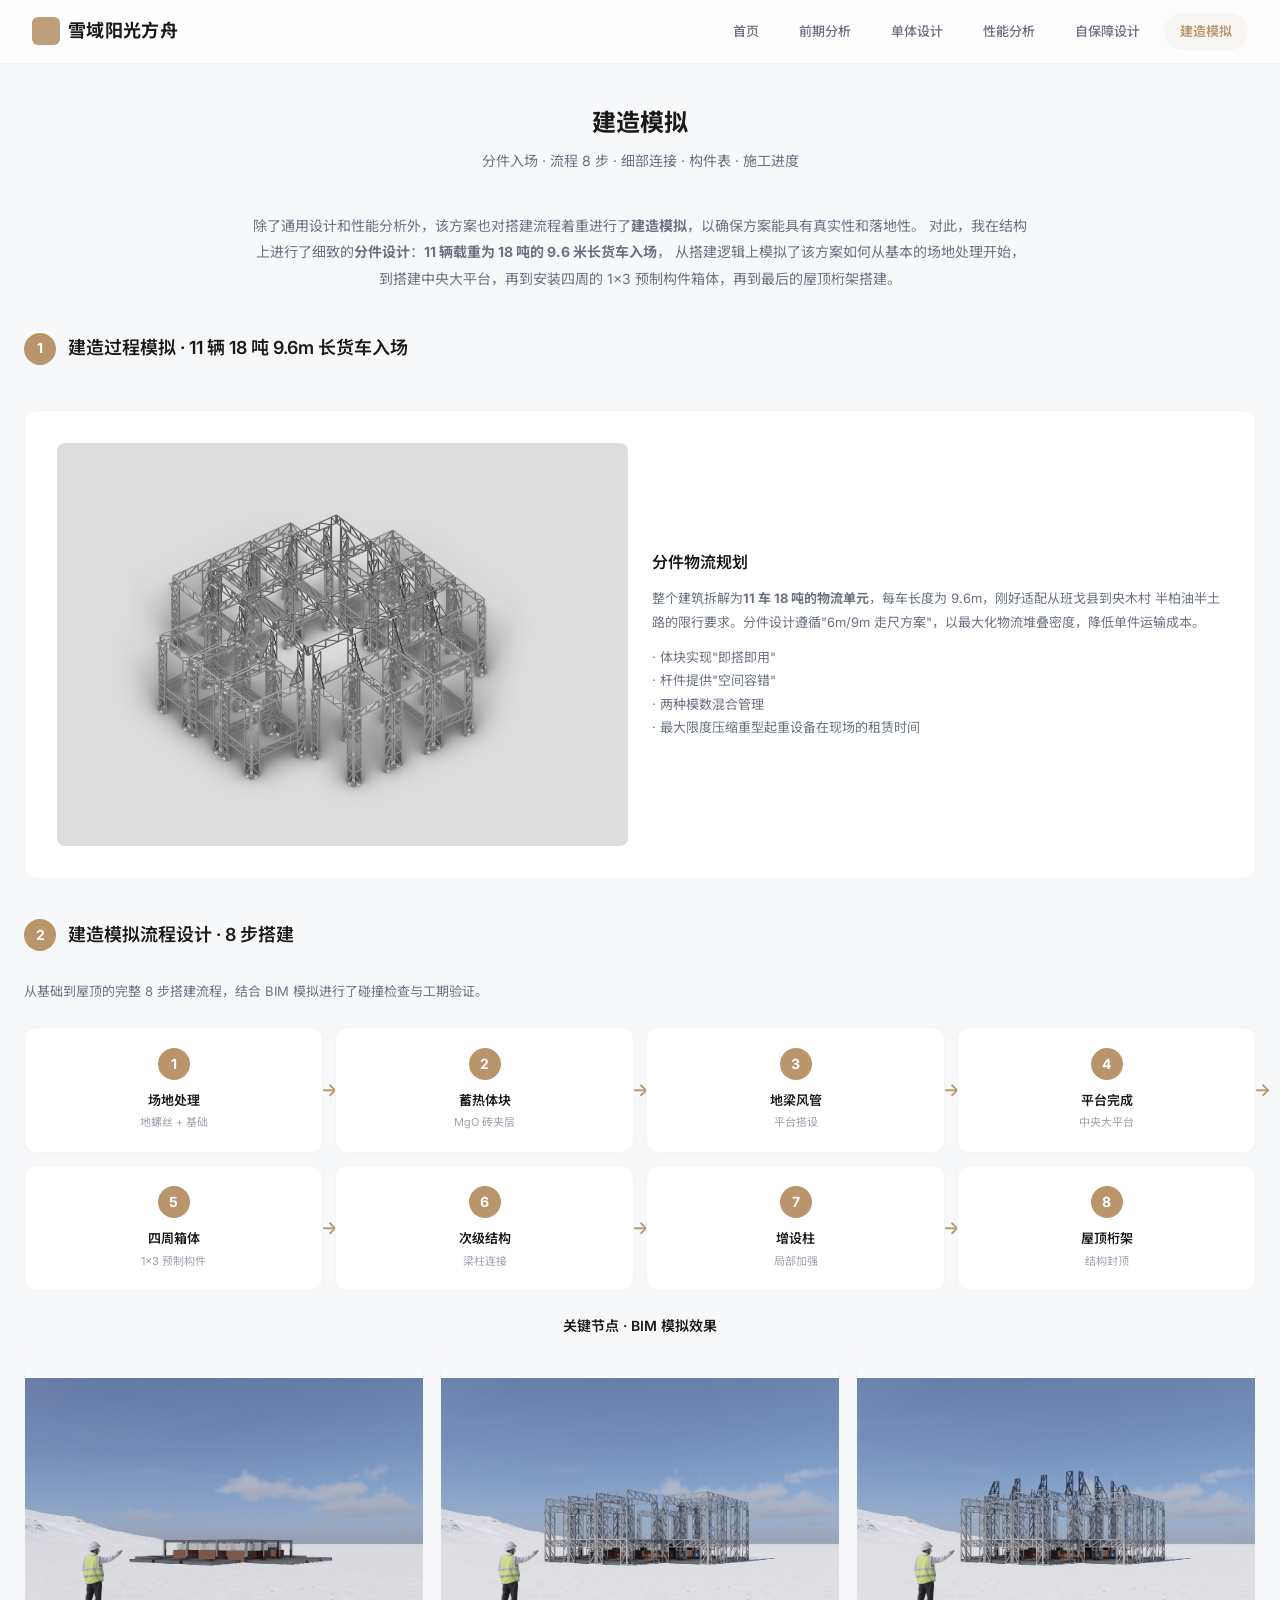
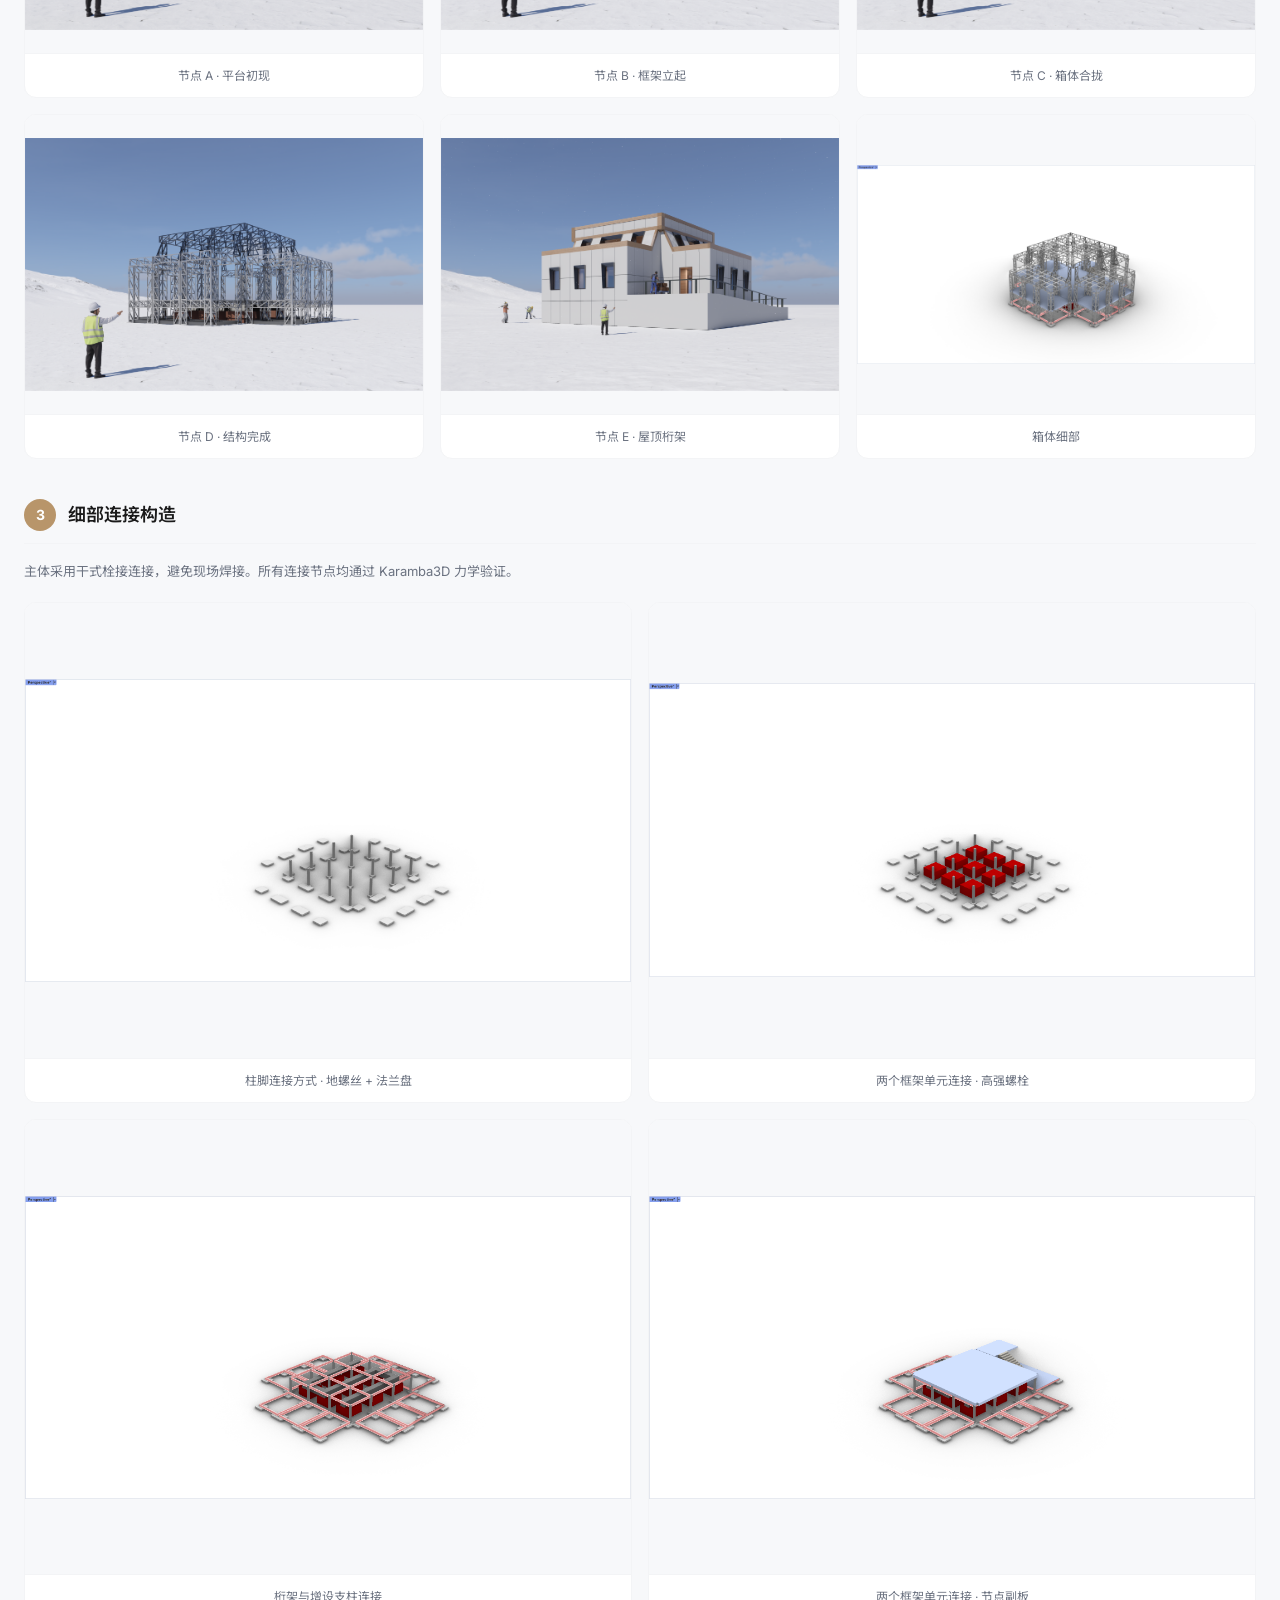
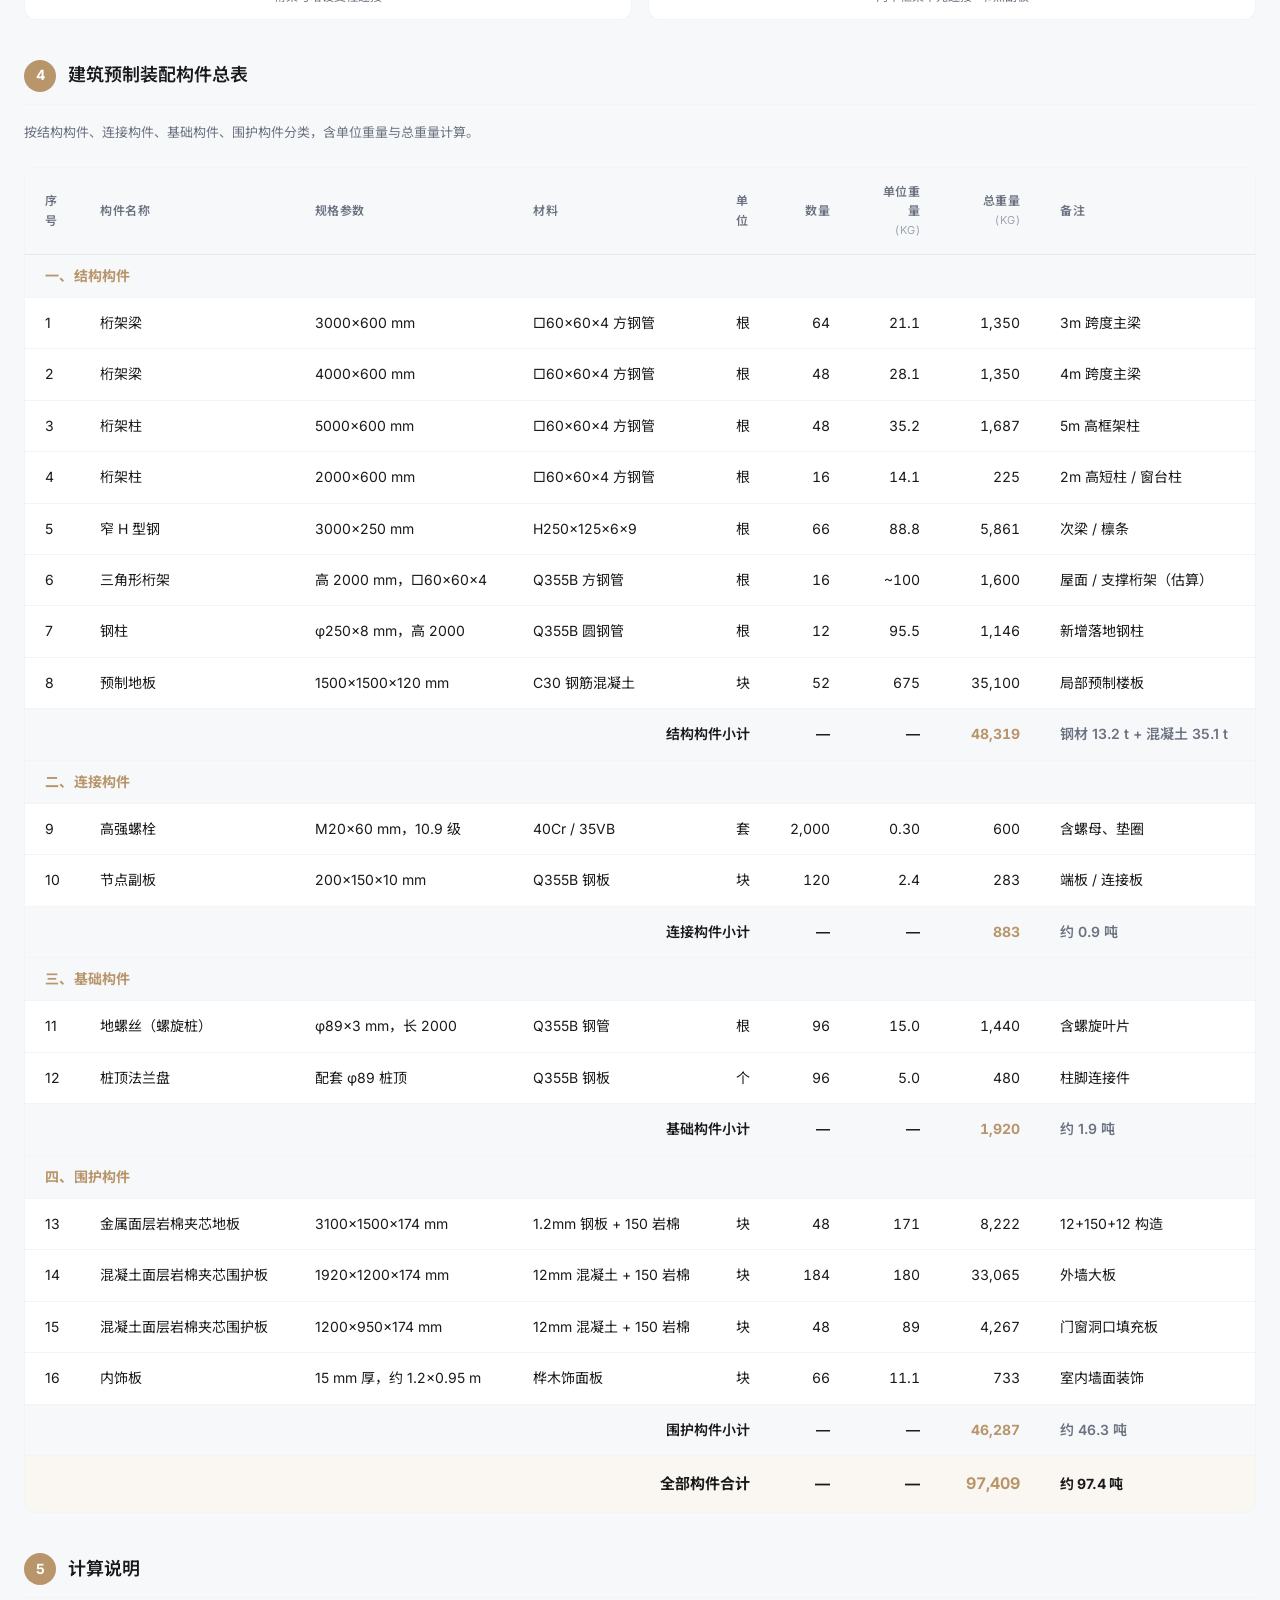
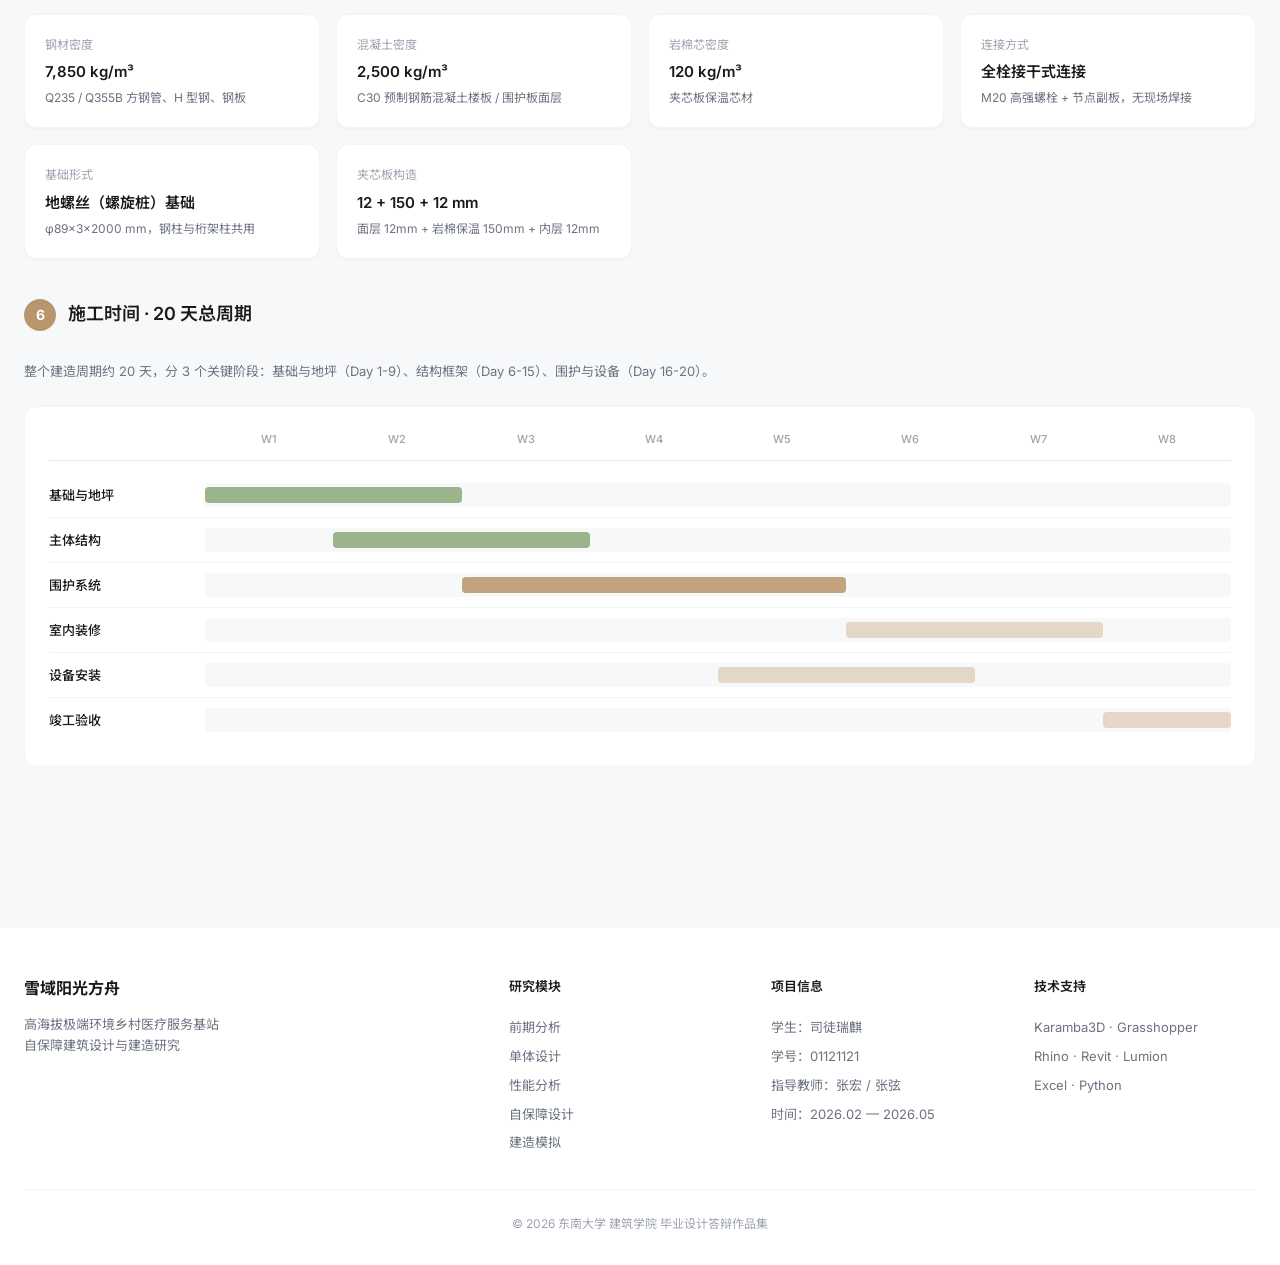
==== construction.html @ 9c7acc3d "snow-ark: clean initial commit (Gitee Pages ready, ~74MB)" ====
<!DOCTYPE html>
<html lang="zh-CN">
<head>
  <meta charset="UTF-8">
  <meta name="viewport" content="width=device-width, initial-scale=1.0">
  <title>建造模拟 — 雪域阳光方舟</title>
  <meta name="description" content="雪域阳光方舟 — 建造模拟：分件入场、流程 8 步、细部连接、模拟效果、构件表。">
  <link rel="preconnect" href="https://fonts.googleapis.com">
  <link rel="preconnect" href="https://fonts.gstatic.com" crossorigin>
  <link href="https://fonts.googleapis.com/css2?family=Inter:wght@300;400;500;600;700&family=Noto+Sans+SC:wght@300;400;500;600;700&display=swap" rel="stylesheet">
  <link rel="stylesheet" href="css/style.css">
</head>
<body>

  <nav class="nav" id="mainNav">
    <a href="index.html" class="nav-brand">雪域阳光方舟</a>
    <div class="nav-links">
      <a href="index.html" class="nav-link">首页</a>
      <a href="site.html" class="nav-link">前期分析</a>
      <a href="design.html" class="nav-link">单体设计</a>
      <a href="performance.html" class="nav-link">性能分析</a>
      <a href="self-sustaining.html" class="nav-link">自保障设计</a>
      <a href="construction.html" class="nav-link active">建造模拟</a>
    </div>
  </nav>

  <div style="height:64px;"></div>

  <section class="page-container">
    <h2 class="section-title">建造模拟</h2>
    <p class="section-subtitle">分件入场 · 流程 8 步 · 细部连接 · 构件表 · 施工进度</p>

    <!-- 项目简介 -->
    <div style="max-width:780px;margin:0 auto 32px;text-align:center;">
      <p style="font-size:14px;color:var(--fg-secondary);line-height:1.9;">
        除了通用设计和性能分析外，该方案也对搭建流程着重进行了<strong>建造模拟</strong>，以确保方案能具有真实性和落地性。
        对此，我在结构上进行了细致的<strong>分件设计</strong>：<strong>11 辆载重为 18 吨的 9.6 米长货车入场</strong>，
        从搭建逻辑上模拟了该方案如何从基本的场地处理开始，到搭建中央大平台，再到安装四周的 1×3 预制构件箱体，再到最后的屋顶桁架搭建。
      </p>
    </div>

    <!-- ============== 1. 建造过程模拟 · 11 车入场 ============== -->
    <h3 class="subsection-title">
      <span class="num">1</span> 建造过程模拟 · 11 辆 18 吨 9.6m 长货车入场
    </h3>
    <div class="build-banner">
      <img src="images/optimized/construction-axon.jpg" alt="11 辆 18 吨卡车分件入场" width="1920" height="1358">
      <div>
        <h4 style="font-size:16px;font-weight:600;color:var(--fg-primary);margin-bottom:12px;">分件物流规划</h4>
        <p style="font-size:13px;color:var(--fg-secondary);line-height:1.8;margin-bottom:12px;">
          整个建筑拆解为<strong>11 车 18 吨的物流单元</strong>，每车长度为 9.6m，刚好适配从班戈县到央木村
          半柏油半土路的限行要求。分件设计遵循"6m/9m 走尺方案"，以最大化物流堆叠密度，降低单件运输成本。
        </p>
        <ul style="list-style:none;font-size:13px;color:var(--fg-secondary);line-height:1.8;">
          <li>· 体块实现"即搭即用"</li>
          <li>· 杆件提供"空间容错"</li>
          <li>· 两种模数混合管理</li>
          <li>· 最大限度压缩重型起重设备在现场的租赁时间</li>
        </ul>
      </div>
    </div>

    <!-- ============== 2. 建造模拟流程设计 · 8 步 ============== -->
    <h3 class="subsection-title">
      <span class="num">2</span> 建造模拟流程设计 · 8 步搭建
    </h3>
    <p style="font-size:13px;color:var(--fg-secondary);margin-bottom:20px;line-height:1.7;">
      从基础到屋顶的完整 8 步搭建流程，结合 BIM 模拟进行了碰撞检查与工期验证。
    </p>

    <div class="process-flow">
      <div class="process-step">
        <div class="step-num">1</div>
        <div class="step-title">场地处理</div>
        <div class="step-sub">地螺丝 + 基础</div>
      </div>
      <div class="process-step">
        <div class="step-num">2</div>
        <div class="step-title">蓄热体块</div>
        <div class="step-sub">MgO 砖夹层</div>
      </div>
      <div class="process-step">
        <div class="step-num">3</div>
        <div class="step-title">地梁风管</div>
        <div class="step-sub">平台搭设</div>
      </div>
      <div class="process-step">
        <div class="step-num">4</div>
        <div class="step-title">平台完成</div>
        <div class="step-sub">中央大平台</div>
      </div>
      <div class="process-step">
        <div class="step-num">5</div>
        <div class="step-title">四周箱体</div>
        <div class="step-sub">1×3 预制构件</div>
      </div>
      <div class="process-step">
        <div class="step-num">6</div>
        <div class="step-title">次级结构</div>
        <div class="step-sub">梁柱连接</div>
      </div>
      <div class="process-step">
        <div class="step-num">7</div>
        <div class="step-title">增设柱</div>
        <div class="step-sub">局部加强</div>
      </div>
      <div class="process-step">
        <div class="step-num">8</div>
        <div class="step-title">屋顶桁架</div>
        <div class="step-sub">结构封顶</div>
      </div>
    </div>

    <!-- 流程图片 5 步（用 build-step 图） -->
    <h4 style="font-size:14px;font-weight:600;margin:24px 0 16px;color:var(--fg-primary);text-align:center;">关键节点 · BIM 模拟效果</h4>
    <div class="perf-grid cols-3">
      <div class="perf-card">
        <img src="images/optimized/build-step-1.png" alt="搭建节点 1" loading="lazy" width="1920" height="1217">
        <div class="perf-caption">节点 A · 平台初现</div>
      </div>
      <div class="perf-card">
        <img src="images/optimized/build-step-2.png" alt="搭建节点 2" loading="lazy" width="1920" height="1217">
        <div class="perf-caption">节点 B · 框架立起</div>
      </div>
      <div class="perf-card">
        <img src="images/optimized/build-step-3.png" alt="搭建节点 3" loading="lazy" width="1920" height="1217">
        <div class="perf-caption">节点 C · 箱体合拢</div>
      </div>
      <div class="perf-card">
        <img src="images/optimized/build-step-4.png" alt="搭建节点 4" loading="lazy" width="1920" height="1217">
        <div class="perf-caption">节点 D · 结构完成</div>
      </div>
      <div class="perf-card">
        <img src="images/optimized/build-step-5.png" alt="搭建节点 5" loading="lazy" width="1920" height="1217">
        <div class="perf-caption">节点 E · 屋顶桁架</div>
      </div>
      <div class="perf-card">
        <img src="images/optimized/build-sub-2-6.png" alt="箱体细节" loading="lazy" width="1920" height="960">
        <div class="perf-caption">箱体细部</div>
      </div>
    </div>

    <!-- ============== 3. 细部连接构造 ============== -->
    <h3 class="subsection-title">
      <span class="num">3</span> 细部连接构造
    </h3>
    <p style="font-size:13px;color:var(--fg-secondary);margin-bottom:20px;line-height:1.7;">
      主体采用干式栓接连接，避免现场焊接。所有连接节点均通过 Karamba3D 力学验证。
    </p>

    <div class="perf-grid cols-2">
      <div class="perf-card">
        <img src="images/optimized/build-sub-1-1.png" alt="柱脚连接方式" loading="lazy" width="1920" height="960">
        <div class="perf-caption">柱脚连接方式 · 地螺丝 + 法兰盘</div>
      </div>
      <div class="perf-card">
        <img src="images/optimized/build-sub-1-2.png" alt="两个框架单元连接" loading="lazy" width="1920" height="931">
        <div class="perf-caption">两个框架单元连接 · 高强螺栓</div>
      </div>
      <div class="perf-card">
        <img src="images/optimized/build-sub-1-3.png" alt="桁架与增设支柱连接" loading="lazy" width="2181" height="1091">
        <div class="perf-caption">桁架与增设支柱连接</div>
      </div>
      <div class="perf-card">
        <img src="images/optimized/build-sub-1-4.png" alt="两个框架单元连接 - 备用" loading="lazy" width="2181" height="1091">
        <div class="perf-caption">两个框架单元连接 · 节点副板</div>
      </div>
    </div>

    <!-- ============== 4. 建筑预制装配构件总表 ============== -->
    <h3 class="subsection-title">
      <span class="num">4</span> 建筑预制装配构件总表
    </h3>
    <p style="font-size:13px;color:var(--fg-secondary);margin-bottom:20px;line-height:1.7;">
      按结构构件、连接构件、基础构件、围护构件分类，含单位重量与总重量计算。
    </p>

    <div class="cost-table-wrapper">
      <table class="cost-table">
        <thead>
          <tr>
            <th style="width:40px;">序号</th>
            <th>构件名称</th>
            <th>规格参数</th>
            <th>材料</th>
            <th style="width:50px;">单位</th>
            <th style="width:60px;text-align:right;">数量</th>
            <th style="width:90px;text-align:right;">单位重量<br><span style="font-size:11px;color:var(--fg-muted);font-weight:400;">(kg)</span></th>
            <th style="width:100px;text-align:right;">总重量<br><span style="font-size:11px;color:var(--fg-muted);font-weight:400;">(kg)</span></th>
            <th>备注</th>
          </tr>
        </thead>
        <tbody>
          <tr style="background:var(--bg-base);">
            <td colspan="9" style="padding:10px 20px;font-weight:700;color:var(--accent);font-size:14px;letter-spacing:0.02em;">一、结构构件</td>
          </tr>
          <tr><td>1</td><td>桁架梁</td><td>3000×600 mm</td><td>□60×60×4 方钢管</td><td>根</td><td class="cell-number">64</td><td class="cell-number">21.1</td><td class="cell-number">1,350</td><td>3m 跨度主梁</td></tr>
          <tr><td>2</td><td>桁架梁</td><td>4000×600 mm</td><td>□60×60×4 方钢管</td><td>根</td><td class="cell-number">48</td><td class="cell-number">28.1</td><td class="cell-number">1,350</td><td>4m 跨度主梁</td></tr>
          <tr><td>3</td><td>桁架柱</td><td>5000×600 mm</td><td>□60×60×4 方钢管</td><td>根</td><td class="cell-number">48</td><td class="cell-number">35.2</td><td class="cell-number">1,687</td><td>5m 高框架柱</td></tr>
          <tr><td>4</td><td>桁架柱</td><td>2000×600 mm</td><td>□60×60×4 方钢管</td><td>根</td><td class="cell-number">16</td><td class="cell-number">14.1</td><td class="cell-number">225</td><td>2m 高短柱 / 窗台柱</td></tr>
          <tr><td>5</td><td>窄 H 型钢</td><td>3000×250 mm</td><td>H250×125×6×9</td><td>根</td><td class="cell-number">66</td><td class="cell-number">88.8</td><td class="cell-number">5,861</td><td>次梁 / 檩条</td></tr>
          <tr><td>6</td><td>三角形桁架</td><td>高 2000 mm，□60×60×4</td><td>Q355B 方钢管</td><td>根</td><td class="cell-number">16</td><td class="cell-number">~100</td><td class="cell-number">1,600</td><td>屋面 / 支撑桁架（估算）</td></tr>
          <tr><td>7</td><td>钢柱</td><td>φ250×8 mm，高 2000</td><td>Q355B 圆钢管</td><td>根</td><td class="cell-number">12</td><td class="cell-number">95.5</td><td class="cell-number">1,146</td><td>新增落地钢柱</td></tr>
          <tr><td>8</td><td>预制地板</td><td>1500×1500×120 mm</td><td>C30 钢筋混凝土</td><td>块</td><td class="cell-number">52</td><td class="cell-number">675</td><td class="cell-number">35,100</td><td>局部预制楼板</td></tr>
          <tr style="background:var(--bg-base);font-weight:600;">
            <td colspan="5" style="text-align:right;color:var(--fg-primary);">结构构件小计</td>
            <td class="cell-number" style="color:var(--fg-primary);">—</td>
            <td style="text-align:right;color:var(--fg-primary);">—</td>
            <td class="cell-number" style="color:var(--accent);font-weight:700;">48,319</td>
            <td style="color:var(--fg-secondary);">钢材 13.2 t + 混凝土 35.1 t</td>
          </tr>

          <tr style="background:var(--bg-base);">
            <td colspan="9" style="padding:10px 20px;font-weight:700;color:var(--accent);font-size:14px;letter-spacing:0.02em;">二、连接构件</td>
          </tr>
          <tr><td>9</td><td>高强螺栓</td><td>M20×60 mm，10.9 级</td><td>40Cr / 35VB</td><td>套</td><td class="cell-number">2,000</td><td class="cell-number">0.30</td><td class="cell-number">600</td><td>含螺母、垫圈</td></tr>
          <tr><td>10</td><td>节点副板</td><td>200×150×10 mm</td><td>Q355B 钢板</td><td>块</td><td class="cell-number">120</td><td class="cell-number">2.4</td><td class="cell-number">283</td><td>端板 / 连接板</td></tr>
          <tr style="background:var(--bg-base);font-weight:600;">
            <td colspan="5" style="text-align:right;color:var(--fg-primary);">连接构件小计</td>
            <td class="cell-number" style="color:var(--fg-primary);">—</td>
            <td style="text-align:right;color:var(--fg-primary);">—</td>
            <td class="cell-number" style="color:var(--accent);font-weight:700;">883</td>
            <td style="color:var(--fg-secondary);">约 0.9 吨</td>
          </tr>

          <tr style="background:var(--bg-base);">
            <td colspan="9" style="padding:10px 20px;font-weight:700;color:var(--accent);font-size:14px;letter-spacing:0.02em;">三、基础构件</td>
          </tr>
          <tr><td>11</td><td>地螺丝（螺旋桩）</td><td>φ89×3 mm，长 2000</td><td>Q355B 钢管</td><td>根</td><td class="cell-number">96</td><td class="cell-number">15.0</td><td class="cell-number">1,440</td><td>含螺旋叶片</td></tr>
          <tr><td>12</td><td>桩顶法兰盘</td><td>配套 φ89 桩顶</td><td>Q355B 钢板</td><td>个</td><td class="cell-number">96</td><td class="cell-number">5.0</td><td class="cell-number">480</td><td>柱脚连接件</td></tr>
          <tr style="background:var(--bg-base);font-weight:600;">
            <td colspan="5" style="text-align:right;color:var(--fg-primary);">基础构件小计</td>
            <td class="cell-number" style="color:var(--fg-primary);">—</td>
            <td style="text-align:right;color:var(--fg-primary);">—</td>
            <td class="cell-number" style="color:var(--accent);font-weight:700;">1,920</td>
            <td style="color:var(--fg-secondary);">约 1.9 吨</td>
          </tr>

          <tr style="background:var(--bg-base);">
            <td colspan="9" style="padding:10px 20px;font-weight:700;color:var(--accent);font-size:14px;letter-spacing:0.02em;">四、围护构件</td>
          </tr>
          <tr><td>13</td><td>金属面层岩棉夹芯地板</td><td>3100×1500×174 mm</td><td>1.2mm 钢板 + 150 岩棉</td><td>块</td><td class="cell-number">48</td><td class="cell-number">171</td><td class="cell-number">8,222</td><td>12+150+12 构造</td></tr>
          <tr><td>14</td><td>混凝土面层岩棉夹芯围护板</td><td>1920×1200×174 mm</td><td>12mm 混凝土 + 150 岩棉</td><td>块</td><td class="cell-number">184</td><td class="cell-number">180</td><td class="cell-number">33,065</td><td>外墙大板</td></tr>
          <tr><td>15</td><td>混凝土面层岩棉夹芯围护板</td><td>1200×950×174 mm</td><td>12mm 混凝土 + 150 岩棉</td><td>块</td><td class="cell-number">48</td><td class="cell-number">89</td><td class="cell-number">4,267</td><td>门窗洞口填充板</td></tr>
          <tr><td>16</td><td>内饰板</td><td>15 mm 厚，约 1.2×0.95 m</td><td>桦木饰面板</td><td>块</td><td class="cell-number">66</td><td class="cell-number">11.1</td><td class="cell-number">733</td><td>室内墙面装饰</td></tr>
          <tr style="background:var(--bg-base);font-weight:600;">
            <td colspan="5" style="text-align:right;color:var(--fg-primary);">围护构件小计</td>
            <td class="cell-number" style="color:var(--fg-primary);">—</td>
            <td style="text-align:right;color:var(--fg-primary);">—</td>
            <td class="cell-number" style="color:var(--accent);font-weight:700;">46,287</td>
            <td style="color:var(--fg-secondary);">约 46.3 吨</td>
          </tr>

          <tr style="background:var(--accent-bg);font-weight:700;">
            <td colspan="5" style="text-align:right;color:var(--fg-primary);font-size:15px;padding:16px 20px;">全部构件合计</td>
            <td class="cell-number" style="color:var(--fg-primary);font-size:15px;">—</td>
            <td style="text-align:right;color:var(--fg-primary);font-size:15px;">—</td>
            <td class="cell-number" style="color:var(--accent);font-size:16px;">97,409</td>
            <td style="color:var(--fg-primary);font-size:14px;">约 97.4 吨</td>
          </tr>
        </tbody>
      </table>
    </div>

    <!-- 计算说明 -->
    <h3 class="subsection-title">
      <span class="num">5</span> 计算说明
    </h3>
    <div style="display:grid;grid-template-columns:repeat(auto-fit,minmax(240px,1fr));gap:16px;">
      <div class="card" style="padding:20px;">
        <div style="font-size:12px;color:var(--fg-muted);margin-bottom:6px;">钢材密度</div>
        <div style="font-size:15px;font-weight:600;color:var(--fg-primary);">7,850 kg/m³</div>
        <div style="font-size:12px;color:var(--fg-secondary);margin-top:4px;">Q235 / Q355B 方钢管、H 型钢、钢板</div>
      </div>
      <div class="card" style="padding:20px;">
        <div style="font-size:12px;color:var(--fg-muted);margin-bottom:6px;">混凝土密度</div>
        <div style="font-size:15px;font-weight:600;color:var(--fg-primary);">2,500 kg/m³</div>
        <div style="font-size:12px;color:var(--fg-secondary);margin-top:4px;">C30 预制钢筋混凝土楼板 / 围护板面层</div>
      </div>
      <div class="card" style="padding:20px;">
        <div style="font-size:12px;color:var(--fg-muted);margin-bottom:6px;">岩棉芯密度</div>
        <div style="font-size:15px;font-weight:600;color:var(--fg-primary);">120 kg/m³</div>
        <div style="font-size:12px;color:var(--fg-secondary);margin-top:4px;">夹芯板保温芯材</div>
      </div>
      <div class="card" style="padding:20px;">
        <div style="font-size:12px;color:var(--fg-muted);margin-bottom:6px;">连接方式</div>
        <div style="font-size:15px;font-weight:600;color:var(--fg-primary);">全栓接干式连接</div>
        <div style="font-size:12px;color:var(--fg-secondary);margin-top:4px;">M20 高强螺栓 + 节点副板，无现场焊接</div>
      </div>
      <div class="card" style="padding:20px;">
        <div style="font-size:12px;color:var(--fg-muted);margin-bottom:6px;">基础形式</div>
        <div style="font-size:15px;font-weight:600;color:var(--fg-primary);">地螺丝（螺旋桩）基础</div>
        <div style="font-size:12px;color:var(--fg-secondary);margin-top:4px;">φ89×3×2000 mm，钢柱与桁架柱共用</div>
      </div>
      <div class="card" style="padding:20px;">
        <div style="font-size:12px;color:var(--fg-muted);margin-bottom:6px;">夹芯板构造</div>
        <div style="font-size:15px;font-weight:600;color:var(--fg-primary);">12 + 150 + 12 mm</div>
        <div style="font-size:12px;color:var(--fg-secondary);margin-top:4px;">面层 12mm + 岩棉保温 150mm + 内层 12mm</div>
      </div>
    </div>

    <!-- 施工进度甘特图 -->
    <h3 class="subsection-title">
      <span class="num">6</span> 施工时间 · 20 天总周期
    </h3>
    <p style="font-size:13px;color:var(--fg-secondary);margin-bottom:20px;line-height:1.7;">
      整个建造周期约 20 天，分 3 个关键阶段：基础与地坪（Day 1-9）、结构框架（Day 6-15）、围护与设备（Day 16-20）。
    </p>
    <div class="gantt-wrapper">
      <div class="gantt-chart">
        <div class="gantt-header">
          <div></div>
          <div class="gantt-weeks">
            <div class="gantt-week">W1</div>
            <div class="gantt-week">W2</div>
            <div class="gantt-week">W3</div>
            <div class="gantt-week">W4</div>
            <div class="gantt-week">W5</div>
            <div class="gantt-week">W6</div>
            <div class="gantt-week">W7</div>
            <div class="gantt-week">W8</div>
          </div>
        </div>
        <div class="gantt-row">
          <div class="gantt-task-name">基础与地坪</div>
          <div class="gantt-bar-track">
            <div class="gantt-bar complete" style="left:0%;width:25%;"></div>
          </div>
        </div>
        <div class="gantt-row">
          <div class="gantt-task-name">主体结构</div>
          <div class="gantt-bar-track">
            <div class="gantt-bar complete" style="left:12.5%;width:25%;"></div>
          </div>
        </div>
        <div class="gantt-row">
          <div class="gantt-task-name">围护系统</div>
          <div class="gantt-bar-track">
            <div class="gantt-bar active" style="left:25%;width:37.5%;"></div>
          </div>
        </div>
        <div class="gantt-row">
          <div class="gantt-task-name">室内装修</div>
          <div class="gantt-bar-track">
            <div class="gantt-bar planned" style="left:62.5%;width:25%;"></div>
          </div>
        </div>
        <div class="gantt-row">
          <div class="gantt-task-name">设备安装</div>
          <div class="gantt-bar-track">
            <div class="gantt-bar planned" style="left:50%;width:25%;"></div>
          </div>
        </div>
        <div class="gantt-row">
          <div class="gantt-task-name">竣工验收</div>
          <div class="gantt-bar-track">
            <div class="gantt-bar planned" style="left:87.5%;width:12.5%;"></div>
          </div>
        </div>
      </div>
    </div>

    <!-- 数据接口 -->
    <script type="application/json" id="schedule-data-schema">
    {
      "source": "schedule_data.xlsx",
      "sheet": "施工进度",
      "columns": ["任务名称", "开始时间", "结束时间", "持续时间", "状态"],
      "mapping": {
        "任务名称": "task",
        "开始时间": "start",
        "结束时间": "end",
        "持续时间": "duration",
        "状态": "status"
      }
    }
    </script>
  </section>

  <footer class="site-footer">
    <div class="footer-inner">
      <div>
        <div class="footer-brand">雪域阳光方舟</div>
        <p class="footer-desc">高海拔极端环境乡村医疗服务基站<br>自保障建筑设计与建造研究</p>
      </div>
      <div class="footer-col">
        <h4>研究模块</h4>
        <a href="site.html">前期分析</a>
        <a href="design.html">单体设计</a>
        <a href="performance.html">性能分析</a>
        <a href="self-sustaining.html">自保障设计</a>
        <a href="construction.html">建造模拟</a>
      </div>
      <div class="footer-col">
        <h4>项目信息</h4>
        <a>学生：司徒瑞麒</a>
        <a>学号：01121121</a>
        <a>指导教师：张宏 / 张弦</a>
        <a>时间：2026.02 — 2026.05</a>
      </div>
      <div class="footer-col">
        <h4>技术支持</h4>
        <a>Karamba3D · Grasshopper</a>
        <a>Rhino · Revit · Lumion</a>
        <a>Excel · Python</a>
      </div>
    </div>
    <div class="footer-copyright">© 2026 东南大学 建筑学院 毕业设计答辩作品集</div>
  </footer>

  <script>
    document.querySelectorAll('.perf-card img').forEach(img => {
      img.addEventListener('click', () => {
        const overlay = document.createElement('div');
        overlay.style.cssText = 'position:fixed;inset:0;background:rgba(0,0,0,0.85);z-index:9999;display:flex;align-items:center;justify-content:center;cursor:zoom-out;padding:32px;';
        const big = document.createElement('img');
        big.src = img.src;
        big.style.cssText = 'max-width:100%;max-height:100%;object-fit:contain;border-radius:8px;';
        overlay.appendChild(big);
        overlay.addEventListener('click', () => overlay.remove());
        document.body.appendChild(overlay);
      });
    });
  </script>
</body>
</html>
---- css/style.css ----
/* ============================================
   云巅安护·冈拉梅朵 — 全局样式框架
   极简 / 低饱和度 / 圆角卡片 / Inter字体
   ============================================ */

@import url('https://fonts.googleapis.com/css2?family=Inter:wght@300;400;500;600;700&family=Noto+Sans+SC:wght@300;400;500;600;700&display=swap');

:root {
  /* 低饱和度色系 */
  --bg-base: #F7F8FA;
  --bg-card: #FFFFFF;
  --bg-elevated: #FFFFFF;
  --fg-primary: #1A1A1A;
  --fg-secondary: #6B7280;
  --fg-muted: #9CA3AF;
  --accent: #B8956A;
  --accent-light: #D4B896;
  --accent-bg: rgba(184, 149, 106, 0.08);
  --border: #E5E7EB;
  --border-light: #F3F4F6;
  --shadow-sm: 0 1px 3px rgba(0,0,0,0.04);
  --shadow-md: 0 4px 16px rgba(0,0,0,0.06);
  --shadow-lg: 0 8px 30px rgba(0,0,0,0.08);
  --radius-sm: 8px;
  --radius-md: 12px;
  --radius-lg: 16px;
  --radius-pill: 999px;
  --transition: all 0.3s cubic-bezier(0.4, 0, 0.2, 1);
  --transition-fast: all 0.15s ease;
  --max-width: 1280px;
  --font-sans: 'Inter', 'Noto Sans SC', -apple-system, BlinkMacSystemFont, sans-serif;
}

*, *::before, *::after {
  box-sizing: border-box;
  margin: 0;
  padding: 0;
}

html {
  scroll-behavior: smooth;
  -webkit-font-smoothing: antialiased;
  -moz-osx-font-smoothing: grayscale;
}

body {
  font-family: var(--font-sans);
  background: var(--bg-base);
  color: var(--fg-primary);
  line-height: 1.6;
  font-size: 15px;
  overflow-x: hidden;
}

img {
  max-width: 100%;
  height: auto;
  display: block;
}

a {
  color: inherit;
  text-decoration: none;
}

/* ============================================
   导航栏
   ============================================ */
.nav {
  position: fixed;
  top: 0;
  left: 0;
  right: 0;
  z-index: 1000;
  height: 64px;
  display: flex;
  align-items: center;
  justify-content: space-between;
  padding: 0 32px;
  background: rgba(255,255,255,0.7);
  backdrop-filter: blur(12px);
  -webkit-backdrop-filter: blur(12px);
  border-bottom: 1px solid var(--border-light);
  transition: var(--transition);
}

.nav-brand {
  font-weight: 700;
  font-size: 18px;
  letter-spacing: 0.02em;
  color: var(--fg-primary);
  display: flex;
  align-items: center;
  gap: 8px;
}

.nav-brand::before {
  content: '';
  display: inline-block;
  width: 28px;
  height: 28px;
  background: var(--accent);
  border-radius: 6px;
  opacity: 0.9;
}

.nav-links {
  display: flex;
  gap: 8px;
  align-items: center;
}

.nav-link {
  font-size: 13px;
  font-weight: 500;
  color: var(--fg-secondary);
  padding: 8px 16px;
  border-radius: var(--radius-pill);
  transition: var(--transition-fast);
  white-space: nowrap;
}

.nav-link:hover {
  color: var(--fg-primary);
  background: var(--border-light);
}

.nav-link.active {
  color: var(--accent);
  background: var(--accent-bg);
  font-weight: 600;
}

/* ============================================
   Hero Section
   ============================================ */
.hero-section {
  position: relative;
  width: 100%;
  min-height: 85vh;
  display: flex;
  align-items: center;
  justify-content: center;
  overflow: hidden;
}

.hero-bg {
  position: absolute;
  inset: 0;
  z-index: 0;
}

.hero-bg img {
  width: 100%;
  height: 100%;
  object-fit: cover;
  filter: brightness(0.95);
}

.hero-overlay {
  position: absolute;
  inset: 0;
  background: linear-gradient(to bottom, rgba(0,0,0,0.15) 0%, rgba(0,0,0,0.05) 50%, rgba(247,248,250,1) 100%);
  z-index: 1;
}

.hero-card {
  position: relative;
  z-index: 2;
  background: rgba(255,255,255,0.88);
  backdrop-filter: blur(20px);
  -webkit-backdrop-filter: blur(20px);
  border: 1px solid rgba(255,255,255,0.6);
  border-radius: var(--radius-lg);
  padding: 48px 64px;
  text-align: center;
  box-shadow: var(--shadow-lg);
  max-width: 560px;
  animation: fadeInUp 0.8s ease-out;
}

.hero-card h1 {
  font-size: 32px;
  font-weight: 700;
  color: var(--fg-primary);
  margin-bottom: 12px;
  letter-spacing: 0.04em;
}

.hero-card .subtitle {
  font-size: 15px;
  color: var(--fg-secondary);
  font-weight: 400;
  line-height: 1.6;
}

.hero-card .accent-line {
  width: 48px;
  height: 3px;
  background: var(--accent);
  border-radius: 2px;
  margin: 20px auto;
}

/* ============================================
   页面容器与卡片系统
   ============================================ */
.page-container {
  max-width: var(--max-width);
  margin: 0 auto;
  padding: 40px 24px 80px;
}

.section-title {
  font-size: 24px;
  font-weight: 700;
  color: var(--fg-primary);
  margin-bottom: 8px;
  text-align: center;
}

.section-subtitle {
  font-size: 14px;
  color: var(--fg-secondary);
  text-align: center;
  margin-bottom: 40px;
}

.card {
  background: var(--bg-card);
  border-radius: var(--radius-md);
  border: 1px solid var(--border-light);
  box-shadow: var(--shadow-sm);
  transition: var(--transition);
  overflow: hidden;
}

.card:hover {
  transform: translateY(-4px);
  box-shadow: var(--shadow-md);
  border-color: var(--border);
}

.card-body {
  padding: 24px;
}

.card-img {
  width: 100%;
  aspect-ratio: 16/10;
  object-fit: cover;
  border-radius: var(--radius-sm);
  margin-bottom: 16px;
  transition: transform 0.5s ease;
}

.card:hover .card-img {
  transform: scale(1.03);
}

.card-title {
  font-size: 16px;
  font-weight: 600;
  color: var(--fg-primary);
  margin-bottom: 6px;
}

.card-desc {
  font-size: 13px;
  color: var(--fg-secondary);
  line-height: 1.5;
}

/* ============================================
   核心产品网格
   ============================================ */
.product-grid {
  display: grid;
  grid-template-columns: repeat(3, 1fr);
  gap: 24px;
  margin-top: 32px;
}

/* ============================================
   前期分析 — 圆形图表
   ============================================ */
.analysis-section {
  margin-top: 64px;
}

.chart-container {
  display: flex;
  align-items: center;
  justify-content: center;
  gap: 48px;
  flex-wrap: wrap;
  margin: 40px 0;
}

.donut-chart {
  position: relative;
  width: 280px;
  height: 280px;
  flex-shrink: 0;
}

.donut-chart svg {
  transform: rotate(-90deg);
}

.donut-center {
  position: absolute;
  inset: 0;
  display: flex;
  flex-direction: column;
  align-items: center;
  justify-content: center;
  text-align: center;
}

.donut-center .value {
  font-size: 36px;
  font-weight: 700;
  color: var(--accent);
}

.donut-center .label {
  font-size: 13px;
  color: var(--fg-secondary);
}

.chart-legend {
  display: grid;
  grid-template-columns: repeat(2, 1fr);
  gap: 16px 32px;
}

.legend-item {
  display: flex;
  align-items: center;
  gap: 10px;
  font-size: 13px;
  color: var(--fg-secondary);
}

.legend-dot {
  width: 10px;
  height: 10px;
  border-radius: 50%;
  flex-shrink: 0;
}

/* ============================================
   图片网格
   ============================================ */
.img-grid {
  display: grid;
  grid-template-columns: repeat(3, 1fr);
  gap: 20px;
  margin-top: 32px;
}

.img-grid-item {
  position: relative;
  border-radius: var(--radius-md);
  overflow: hidden;
  aspect-ratio: 4/3;
  cursor: pointer;
}

.img-grid-item img {
  width: 100%;
  height: 100%;
  object-fit: cover;
  transition: transform 0.5s ease;
}

.img-grid-item:hover img {
  transform: scale(1.05);
}

.img-grid-item .caption {
  position: absolute;
  bottom: 0;
  left: 0;
  right: 0;
  padding: 20px 16px 12px;
  background: linear-gradient(to top, rgba(0,0,0,0.5), transparent);
  color: #fff;
  font-size: 14px;
  font-weight: 500;
}

/* ============================================
   造价表格（干净表格模块）
   ============================================ */
.cost-table-wrapper {
  background: var(--bg-card);
  border-radius: var(--radius-md);
  border: 1px solid var(--border-light);
  overflow: hidden;
  margin-top: 24px;
}

.cost-table {
  width: 100%;
  border-collapse: collapse;
  font-size: 14px;
}

.cost-table thead th {
  background: var(--bg-base);
  color: var(--fg-secondary);
  font-weight: 600;
  font-size: 12px;
  text-transform: uppercase;
  letter-spacing: 0.05em;
  padding: 14px 20px;
  text-align: left;
  border-bottom: 1px solid var(--border);
}

.cost-table tbody td {
  padding: 14px 20px;
  border-bottom: 1px solid var(--border-light);
  color: var(--fg-primary);
  vertical-align: middle;
}

.cost-table tbody tr:last-child td {
  border-bottom: none;
}

.cost-table tbody tr:hover {
  background: var(--bg-base);
}

.cost-table .cell-number {
  text-align: right;
  font-variant-numeric: tabular-nums;
}

.cost-table tfoot td {
  padding: 16px 20px;
  background: var(--bg-base);
  font-weight: 700;
  color: var(--fg-primary);
  border-top: 2px solid var(--border);
}

/* 材料标签色块 */
.material-tag {
  display: inline-flex;
  align-items: center;
  gap: 8px;
}

.material-color {
  width: 12px;
  height: 12px;
  border-radius: 3px;
  flex-shrink: 0;
}

/* ============================================
   构件管理 — 阶段按钮
   ============================================ */
.bim-layout {
  display: grid;
  grid-template-columns: 1fr 1fr;
  gap: 32px;
  margin-top: 24px;
}

.bim-preview {
  border-radius: var(--radius-md);
  overflow: hidden;
  aspect-ratio: 4/3;
}

.bim-preview img {
  width: 100%;
  height: 100%;
  object-fit: cover;
}

.stage-grid {
  display: grid;
  grid-template-columns: repeat(3, 1fr);
  gap: 12px;
}

.stage-btn {
  aspect-ratio: 1;
  display: flex;
  flex-direction: column;
  align-items: center;
  justify-content: center;
  gap: 8px;
  background: var(--bg-card);
  border: 1px solid var(--border-light);
  border-radius: var(--radius-sm);
  cursor: pointer;
  transition: var(--transition);
  padding: 12px;
  text-align: center;
}

.stage-btn:hover {
  border-color: var(--accent);
  background: var(--accent-bg);
  transform: translateY(-2px);
}

.stage-btn.active {
  border-color: var(--accent);
  background: var(--accent-bg);
  box-shadow: 0 0 0 2px var(--accent-bg);
}

.stage-btn .icon {
  width: 28px;
  height: 28px;
  color: var(--fg-secondary);
}

.stage-btn:hover .icon,
.stage-btn.active .icon {
  color: var(--accent);
}

.stage-btn .name {
  font-size: 12px;
  font-weight: 500;
  color: var(--fg-primary);
}

.stage-btn .sub {
  font-size: 11px;
  color: var(--fg-muted);
}

/* ============================================
   甘特图
   ============================================ */
.gantt-wrapper {
  background: var(--bg-card);
  border-radius: var(--radius-md);
  border: 1px solid var(--border-light);
  padding: 24px;
  margin-top: 24px;
  overflow-x: auto;
}

.gantt-chart {
  min-width: 600px;
}

.gantt-header {
  display: grid;
  grid-template-columns: 140px 1fr;
  gap: 16px;
  padding-bottom: 12px;
  border-bottom: 1px solid var(--border);
  margin-bottom: 12px;
}

.gantt-weeks {
  display: flex;
  justify-content: space-between;
}

.gantt-week {
  font-size: 11px;
  color: var(--fg-muted);
  font-weight: 500;
  text-align: center;
  flex: 1;
}

.gantt-row {
  display: grid;
  grid-template-columns: 140px 1fr;
  gap: 16px;
  align-items: center;
  padding: 10px 0;
  border-bottom: 1px solid var(--border-light);
}

.gantt-row:last-child {
  border-bottom: none;
}

.gantt-task-name {
  font-size: 13px;
  font-weight: 500;
  color: var(--fg-primary);
}

.gantt-bar-track {
  position: relative;
  height: 24px;
  background: var(--bg-base);
  border-radius: 4px;
}

.gantt-bar {
  position: absolute;
  top: 4px;
  height: 16px;
  border-radius: 4px;
  background: var(--accent);
  opacity: 0.85;
  transition: opacity 0.2s;
}

.gantt-bar:hover {
  opacity: 1;
}

.gantt-bar.planned { background: var(--accent-light); opacity: 0.5; }
.gantt-bar.active { background: var(--accent); }
.gantt-bar.complete { background: #8CA87A; }

/* ============================================
   演变图 2x2 栅格
   ============================================ */
.evolution-grid {
  display: grid;
  grid-template-columns: repeat(2, 1fr);
  gap: 20px;
  margin-top: 24px;
}

.evolution-item {
  background: var(--bg-card);
  border-radius: var(--radius-md);
  border: 1px solid var(--border-light);
  overflow: hidden;
  transition: var(--transition);
}

.evolution-item:hover {
  box-shadow: var(--shadow-md);
  transform: translateY(-2px);
}

.evolution-item img {
  width: 100%;
  aspect-ratio: 16/10;
  object-fit: cover;
}

.evolution-item .label {
  padding: 14px 16px;
  font-size: 13px;
  font-weight: 500;
  color: var(--fg-secondary);
  text-align: center;
  border-top: 1px solid var(--border-light);
}

/* ============================================
   Footer
   ============================================ */
.site-footer {
  background: var(--bg-card);
  border-top: 1px solid var(--border-light);
  padding: 48px 24px 32px;
  margin-top: 80px;
}

.footer-inner {
  max-width: var(--max-width);
  margin: 0 auto;
  display: grid;
  grid-template-columns: 2fr repeat(3, 1fr);
  gap: 40px;
}

.footer-brand {
  font-weight: 700;
  font-size: 16px;
  color: var(--fg-primary);
  margin-bottom: 12px;
}

.footer-desc {
  font-size: 13px;
  color: var(--fg-secondary);
  line-height: 1.6;
  max-width: 280px;
}

.footer-col h4 {
  font-size: 13px;
  font-weight: 600;
  color: var(--fg-primary);
  margin-bottom: 16px;
}

.footer-col a {
  display: block;
  font-size: 13px;
  color: var(--fg-secondary);
  padding: 4px 0;
  transition: color 0.2s;
}

.footer-col a:hover {
  color: var(--accent);
}

.footer-copyright {
  max-width: var(--max-width);
  margin: 32px auto 0;
  padding-top: 24px;
  border-top: 1px solid var(--border-light);
  text-align: center;
  font-size: 12px;
  color: var(--fg-muted);
}

/* ============================================
   动画
   ============================================ */
@keyframes fadeInUp {
  from {
    opacity: 0;
    transform: translateY(24px);
  }
  to {
    opacity: 1;
    transform: translateY(0);
  }
}

.reveal {
  opacity: 0;
  transform: translateY(24px);
  transition: opacity 0.6s ease, transform 0.6s ease;
}

.reveal.visible {
  opacity: 1;
  transform: translateY(0);
}

/* ============================================
   响应式
   ============================================ */
@media (max-width: 1024px) {
  .product-grid { grid-template-columns: repeat(2, 1fr); }
  .bim-layout { grid-template-columns: 1fr; }
  .footer-inner { grid-template-columns: repeat(2, 1fr); }
}

@media (max-width: 768px) {
  .nav {
    padding: 0 16px;
    height: 56px;
  }
  .nav-links {
    display: none;
  }
  .hero-card {
    padding: 32px 28px;
    margin: 0 20px;
    max-width: 100%;
  }
  .hero-card h1 { font-size: 24px; }
  .page-container { padding: 24px 16px 48px; }
  .product-grid,
  .img-grid { grid-template-columns: 1fr; }
  .chart-container { flex-direction: column; }
  .chart-legend { grid-template-columns: 1fr; }
  .stage-grid { grid-template-columns: repeat(2, 1fr); }
  .evolution-grid { grid-template-columns: 1fr; }
  .footer-inner { grid-template-columns: 1fr; gap: 32px; }
  .gantt-wrapper { padding: 16px; }
}

/* ============================================
   数据接口预留标记
   ============================================ */
[data-excel-source] {
  position: relative;
}

[data-excel-source]::before {
  content: attr(data-excel-source);
  position: absolute;
  top: -20px;
  right: 0;
  font-size: 10px;
  color: var(--fg-muted);
  font-family: monospace;
  opacity: 0.5;
}

/* ============================================
   雪域阳光方舟 — 扩展组件
   2026-05-29 新增
   ============================================ */

/* 选项卡 - 前期分析 7 子目 */
.analysis-tabs {
  display: flex;
  flex-wrap: wrap;
  gap: 8px;
  margin-bottom: 24px;
  padding: 8px;
  background: var(--bg-card);
  border: 1px solid var(--border-light);
  border-radius: var(--radius-md);
}

.analysis-tab {
  padding: 10px 18px;
  font-size: 13px;
  font-weight: 500;
  color: var(--fg-secondary);
  background: transparent;
  border: none;
  border-radius: var(--radius-pill);
  cursor: pointer;
  transition: var(--transition-fast);
  white-space: nowrap;
}

.analysis-tab:hover {
  color: var(--fg-primary);
  background: var(--border-light);
}

.analysis-tab.active {
  color: #fff;
  background: var(--accent);
}

.tab-panel {
  display: none;
  animation: fadeInUp 0.4s ease-out;
}

.tab-panel.active {
  display: grid;
  grid-template-columns: 1fr 1fr;
  gap: 24px;
  align-items: start;
}

.tab-panel .panel-text {
  background: var(--bg-card);
  border: 1px solid var(--border-light);
  border-radius: var(--radius-md);
  padding: 28px;
}

.tab-panel .panel-text h4 {
  font-size: 16px;
  font-weight: 600;
  color: var(--fg-primary);
  margin-bottom: 12px;
}

.tab-panel .panel-text p {
  font-size: 14px;
  color: var(--fg-secondary);
  line-height: 1.8;
  margin-bottom: 12px;
}

.tab-panel .panel-text ul {
  list-style: none;
  margin-top: 12px;
}

.tab-panel .panel-text li {
  font-size: 14px;
  color: var(--fg-secondary);
  padding: 6px 0 6px 20px;
  position: relative;
  line-height: 1.7;
}

.tab-panel .panel-text li::before {
  content: '·';
  position: absolute;
  left: 8px;
  color: var(--accent);
  font-weight: 700;
}

.tab-panel .panel-img {
  border-radius: var(--radius-md);
  overflow: hidden;
  background: var(--bg-card);
  border: 1px solid var(--border-light);
}

.tab-panel .panel-img img {
  width: 100%;
  height: 100%;
  object-fit: cover;
  display: block;
}

.tab-panel .panel-img.full {
  grid-column: 1 / -1;
}

/* 单栏面板 (用于全宽图) */
.tab-panel.single-column {
  grid-template-columns: 1fr;
}

/* KPI 数字卡 */
.kpi-grid {
  display: grid;
  grid-template-columns: repeat(4, 1fr);
  gap: 16px;
  margin: 24px 0;
}

.kpi-card {
  background: var(--bg-card);
  border: 1px solid var(--border-light);
  border-radius: var(--radius-md);
  padding: 24px;
  text-align: center;
  transition: var(--transition);
}

.kpi-card:hover {
  border-color: var(--accent);
  transform: translateY(-2px);
}

.kpi-value {
  font-size: 28px;
  font-weight: 700;
  color: var(--accent);
  font-variant-numeric: tabular-nums;
  margin-bottom: 4px;
}

.kpi-label {
  font-size: 12px;
  color: var(--fg-secondary);
  font-weight: 500;
}

/* 流程步骤 */
.process-flow {
  display: grid;
  grid-template-columns: repeat(4, 1fr);
  gap: 12px;
  margin: 24px 0;
}

.process-step {
  background: var(--bg-card);
  border: 1px solid var(--border-light);
  border-radius: var(--radius-md);
  padding: 20px 16px;
  text-align: center;
  position: relative;
}

.process-step::after {
  content: '→';
  position: absolute;
  right: -16px;
  top: 50%;
  transform: translateY(-50%);
  font-size: 18px;
  color: var(--accent);
  font-weight: 600;
}

.process-step:last-child::after {
  display: none;
}

.process-step .step-num {
  display: inline-block;
  width: 32px;
  height: 32px;
  line-height: 32px;
  background: var(--accent);
  color: #fff;
  border-radius: 50%;
  font-weight: 700;
  font-size: 14px;
  margin-bottom: 10px;
}

.process-step .step-title {
  font-size: 13px;
  font-weight: 600;
  color: var(--fg-primary);
  margin-bottom: 4px;
}

.process-step .step-sub {
  font-size: 11px;
  color: var(--fg-muted);
}

/* 图文混排 - 设计图纸区 */
.drawings-list {
  display: flex;
  flex-direction: column;
  gap: 40px;
  margin-top: 32px;
}

.drawing-item {
  display: grid;
  grid-template-columns: 360px 1fr;
  gap: 32px;
  align-items: center;
  background: var(--bg-card);
  border: 1px solid var(--border-light);
  border-radius: var(--radius-md);
  padding: 24px;
  transition: var(--transition);
}

.drawing-item:hover {
  box-shadow: var(--shadow-md);
}

.drawing-item.reverse {
  grid-template-columns: 1fr 360px;
}

.drawing-item.reverse .drawing-img {
  order: 2;
}

.drawing-img {
  width: 100%;
  aspect-ratio: 4/3;
  border-radius: var(--radius-sm);
  overflow: hidden;
  background: var(--bg-base);
}

.drawing-img img {
  width: 100%;
  height: 100%;
  object-fit: contain;
  cursor: zoom-in;
}

.drawing-info h4 {
  font-size: 18px;
  font-weight: 600;
  color: var(--fg-primary);
  margin-bottom: 8px;
}

.drawing-info .drawing-meta {
  font-size: 11px;
  color: var(--fg-muted);
  text-transform: uppercase;
  letter-spacing: 0.05em;
  margin-bottom: 12px;
}

.drawing-info p {
  font-size: 13px;
  color: var(--fg-secondary);
  line-height: 1.8;
  margin-bottom: 8px;
}

/* 性能图组 */
.perf-section {
  margin-top: 48px;
}

.perf-section h3 {
  font-size: 18px;
  font-weight: 600;
  color: var(--fg-primary);
  margin-bottom: 8px;
}

.perf-section .perf-subtitle {
  font-size: 13px;
  color: var(--fg-secondary);
  margin-bottom: 20px;
  line-height: 1.7;
}

.perf-grid {
  display: grid;
  gap: 16px;
}

.perf-grid.cols-2 { grid-template-columns: 1fr 1fr; }
.perf-grid.cols-3 { grid-template-columns: repeat(3, 1fr); }
.perf-grid.cols-4 { grid-template-columns: repeat(4, 1fr); }

.perf-card {
  background: var(--bg-card);
  border: 1px solid var(--border-light);
  border-radius: var(--radius-md);
  overflow: hidden;
  transition: var(--transition);
}

.perf-card:hover {
  box-shadow: var(--shadow-md);
  transform: translateY(-2px);
}

.perf-card img {
  width: 100%;
  aspect-ratio: 4/3;
  object-fit: contain;
  background: var(--bg-base);
  cursor: zoom-in;
}

.perf-card .perf-caption {
  padding: 12px 16px;
  font-size: 12px;
  color: var(--fg-secondary);
  text-align: center;
  border-top: 1px solid var(--border-light);
}

/* 建造过程大图横幅 */
.build-banner {
  display: grid;
  grid-template-columns: 1fr 1fr;
  gap: 24px;
  align-items: center;
  background: var(--bg-card);
  border: 1px solid var(--border-light);
  border-radius: var(--radius-md);
  padding: 32px;
  margin-top: 32px;
}

.build-banner img {
  width: 100%;
  border-radius: var(--radius-sm);
  object-fit: cover;
}

/* 渲染图网格 - 单体设计 */
.renders-grid {
  display: grid;
  grid-template-columns: repeat(2, 1fr);
  gap: 20px;
  margin-top: 24px;
}

.render-card {
  background: var(--bg-card);
  border: 1px solid var(--border-light);
  border-radius: var(--radius-md);
  overflow: hidden;
  cursor: zoom-in;
  transition: var(--transition);
}

.render-card:hover {
  box-shadow: var(--shadow-md);
  transform: translateY(-2px);
}

.render-card img {
  width: 100%;
  aspect-ratio: 16/10;
  object-fit: cover;
}

.render-card .render-caption {
  padding: 14px 16px;
  font-size: 13px;
  color: var(--fg-secondary);
  border-top: 1px solid var(--border-light);
}

/* 分级用水列表 */
.water-grade {
  background: var(--bg-card);
  border: 1px solid var(--border-light);
  border-radius: var(--radius-md);
  padding: 24px 28px;
  margin-top: 16px;
  border-left: 4px solid var(--accent);
}

.water-grade h5 {
  font-size: 15px;
  font-weight: 600;
  color: var(--fg-primary);
  margin-bottom: 6px;
}

.water-grade p {
  font-size: 13px;
  color: var(--fg-secondary);
  line-height: 1.7;
}

/* 设备清单 - 水循环 */
.equipment-list {
  display: grid;
  grid-template-columns: 1fr 1fr;
  gap: 16px;
  margin-top: 16px;
}

.equipment-item {
  display: flex;
  align-items: center;
  gap: 12px;
  background: var(--bg-base);
  border-radius: var(--radius-sm);
  padding: 12px 16px;
}

.equipment-item .eq-name {
  font-size: 13px;
  font-weight: 500;
  color: var(--fg-primary);
}

.equipment-item .eq-spec {
  font-size: 11px;
  color: var(--fg-muted);
}

/* Hero meta 信息 - 答辩元信息 */
.hero-meta {
  display: flex;
  justify-content: center;
  gap: 32px;
  margin-top: 24px;
  padding-top: 24px;
  border-top: 1px solid var(--border-light);
  flex-wrap: wrap;
}

.hero-meta-item {
  text-align: center;
}

.hero-meta-item .label {
  display: block;
  font-size: 11px;
  color: var(--fg-muted);
  text-transform: uppercase;
  letter-spacing: 0.05em;
  margin-bottom: 4px;
}

.hero-meta-item .value {
  font-size: 13px;
  font-weight: 600;
  color: var(--fg-primary);
}

/* 章节标题 - 区块用 */
.subsection-title {
  font-size: 18px;
  font-weight: 600;
  color: var(--fg-primary);
  margin: 40px 0 16px;
  padding-bottom: 12px;
  border-bottom: 1px solid var(--border-light);
  display: flex;
  align-items: center;
  gap: 12px;
}

.subsection-title .num {
  display: inline-flex;
  align-items: center;
  justify-content: center;
  width: 32px;
  height: 32px;
  background: var(--accent);
  color: #fff;
  border-radius: 50%;
  font-size: 14px;
  font-weight: 700;
}

/* 模块跳转卡 (首页底部) */
.module-jump {
  display: grid;
  grid-template-columns: repeat(5, 1fr);
  gap: 16px;
  margin-top: 24px;
}

.module-card {
  background: var(--bg-card);
  border: 1px solid var(--border-light);
  border-radius: var(--radius-md);
  padding: 24px 20px;
  text-align: center;
  transition: var(--transition);
  cursor: pointer;
}

.module-card:hover {
  border-color: var(--accent);
  transform: translateY(-4px);
  box-shadow: var(--shadow-md);
}

.module-card .m-num {
  display: inline-block;
  font-size: 24px;
  font-weight: 700;
  color: var(--accent);
  margin-bottom: 8px;
}

.module-card .m-name {
  font-size: 14px;
  font-weight: 600;
  color: var(--fg-primary);
  margin-bottom: 6px;
}

.module-card .m-desc {
  font-size: 12px;
  color: var(--fg-secondary);
  line-height: 1.5;
}

/* 案例引用块 */
.quote-block {
  background: var(--bg-card);
  border-left: 4px solid var(--accent);
  border-radius: 0 var(--radius-sm) var(--radius-sm) 0;
  padding: 20px 24px;
  margin: 16px 0;
  font-size: 14px;
  color: var(--fg-secondary);
  line-height: 1.7;
  font-style: italic;
}

/* 浅色信息条 */
.info-bar {
  display: flex;
  align-items: center;
  gap: 8px;
  background: var(--accent-bg);
  border: 1px solid var(--accent-light);
  border-radius: var(--radius-sm);
  padding: 12px 16px;
  font-size: 13px;
  color: var(--fg-secondary);
  margin: 12px 0;
}

.info-bar svg {
  width: 16px;
  height: 16px;
  color: var(--accent);
  flex-shrink: 0;
}

/* 响应式扩展 */
@media (max-width: 1024px) {
  .tab-panel.active { grid-template-columns: 1fr; }
  .drawing-item, .drawing-item.reverse { grid-template-columns: 1fr; }
  .drawing-item.reverse .drawing-img { order: 0; }
  .module-jump { grid-template-columns: repeat(3, 1fr); }
  .process-flow { grid-template-columns: repeat(2, 1fr); }
  .process-step::after { display: none; }
  .kpi-grid { grid-template-columns: repeat(2, 1fr); }
  .perf-grid.cols-3, .perf-grid.cols-4 { grid-template-columns: repeat(2, 1fr); }
  .build-banner { grid-template-columns: 1fr; }
}

@media (max-width: 768px) {
  .renders-grid { grid-template-columns: 1fr; }
  .module-jump { grid-template-columns: repeat(2, 1fr); }
  .kpi-grid { grid-template-columns: 1fr 1fr; }
  .perf-grid.cols-2, .perf-grid.cols-3, .perf-grid.cols-4 { grid-template-columns: 1fr; }
  .equipment-list { grid-template-columns: 1fr; }
}
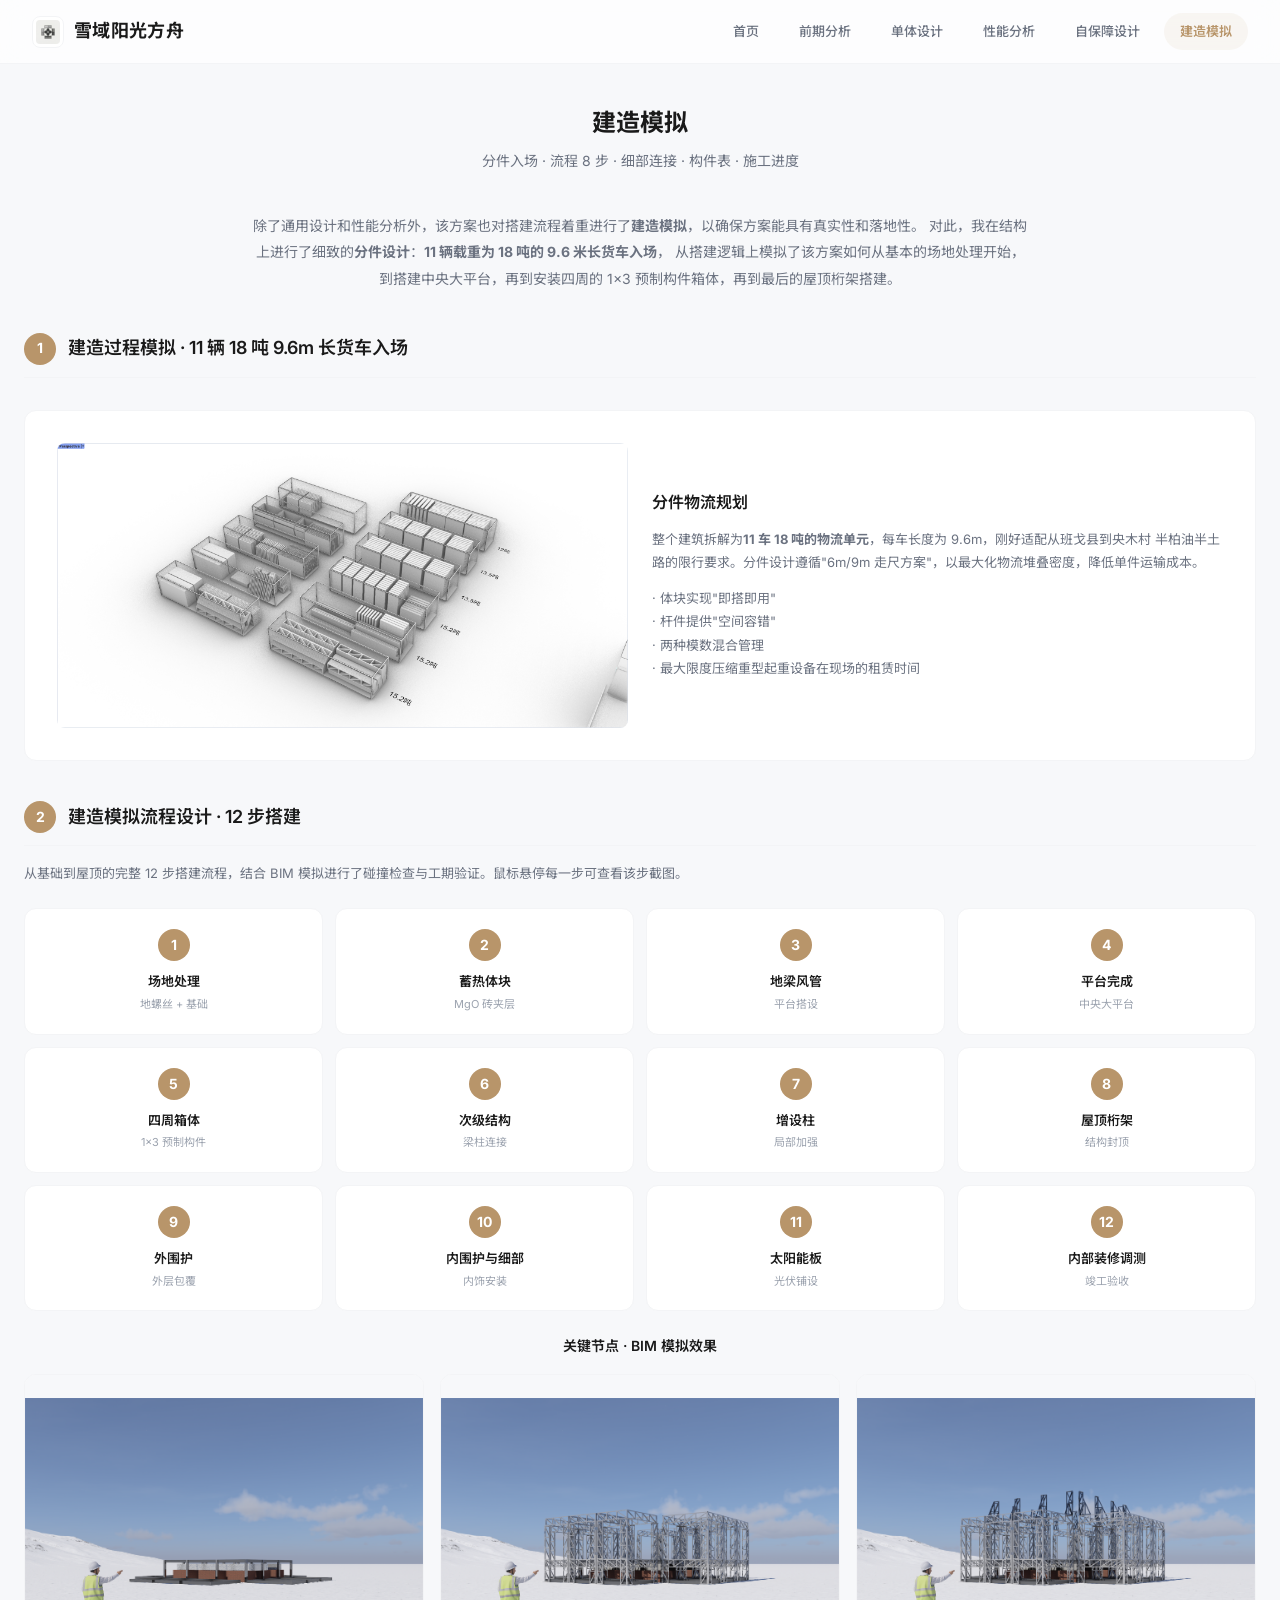
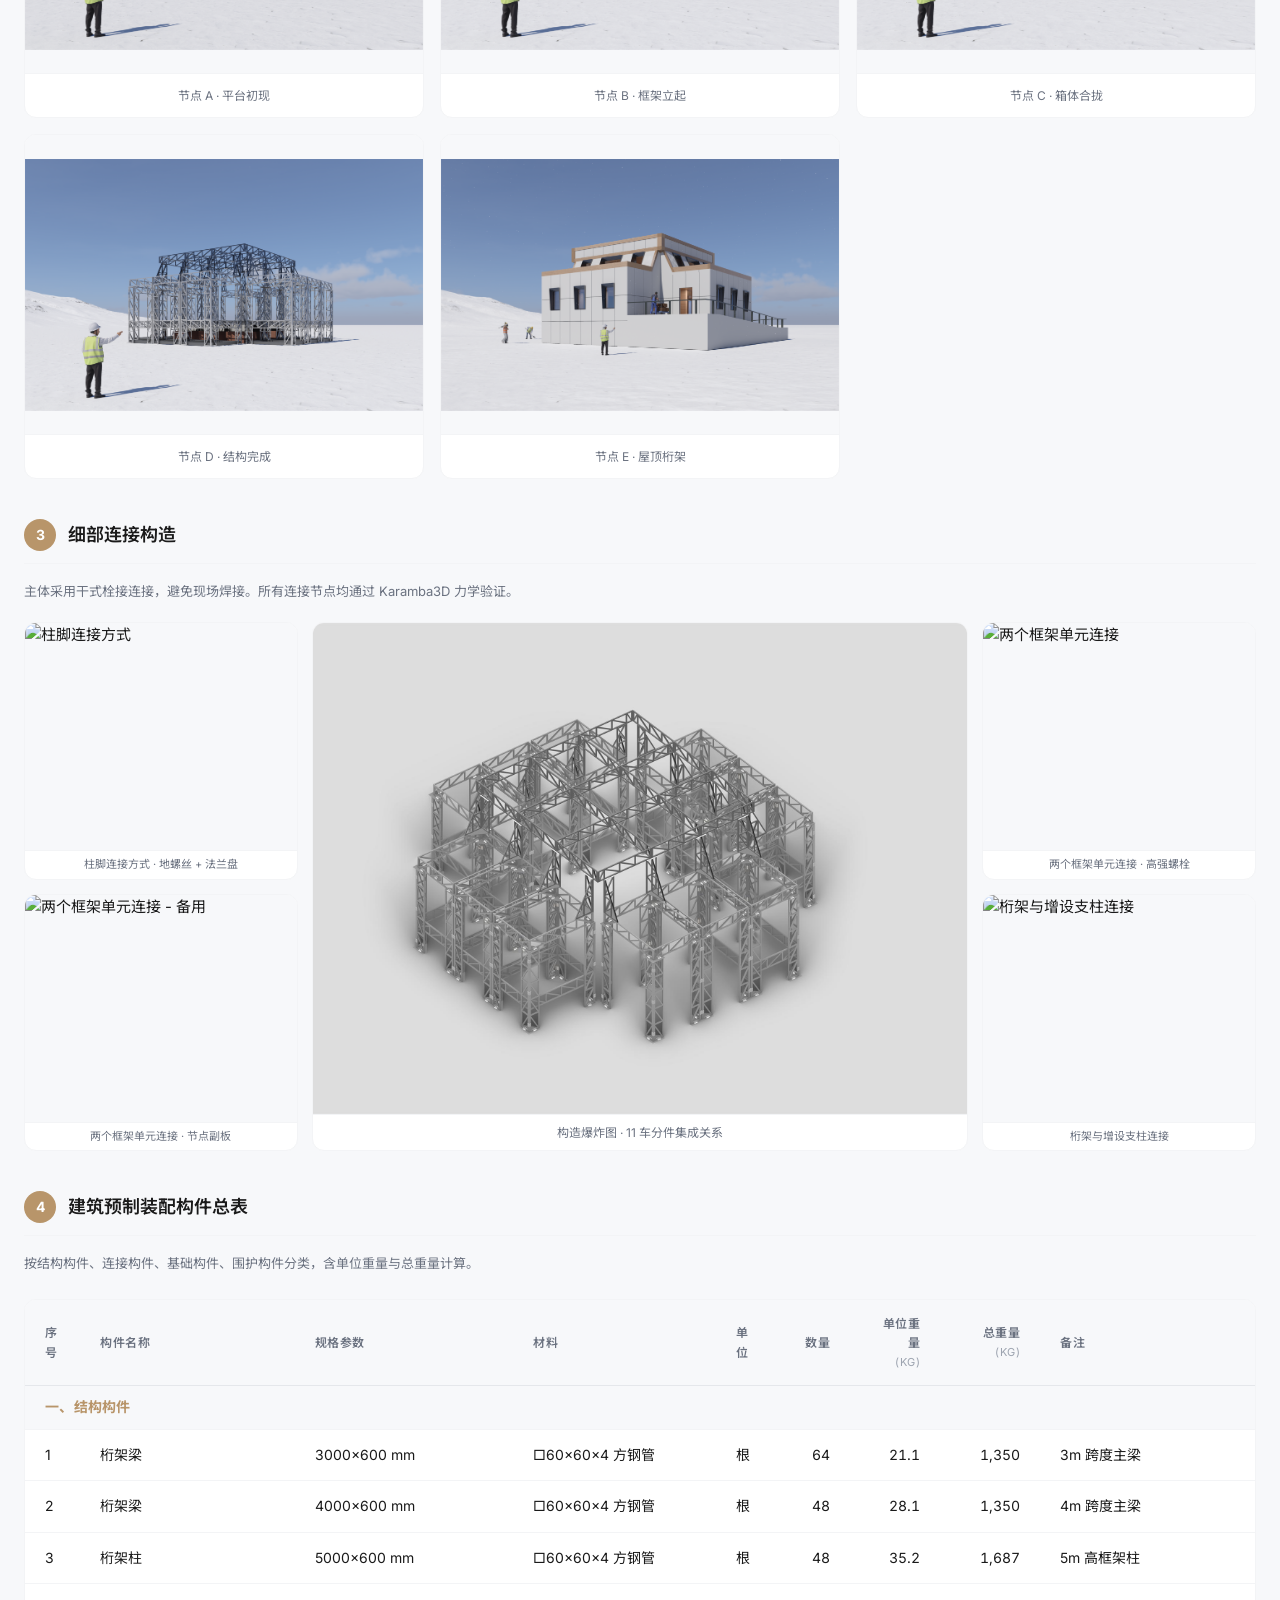
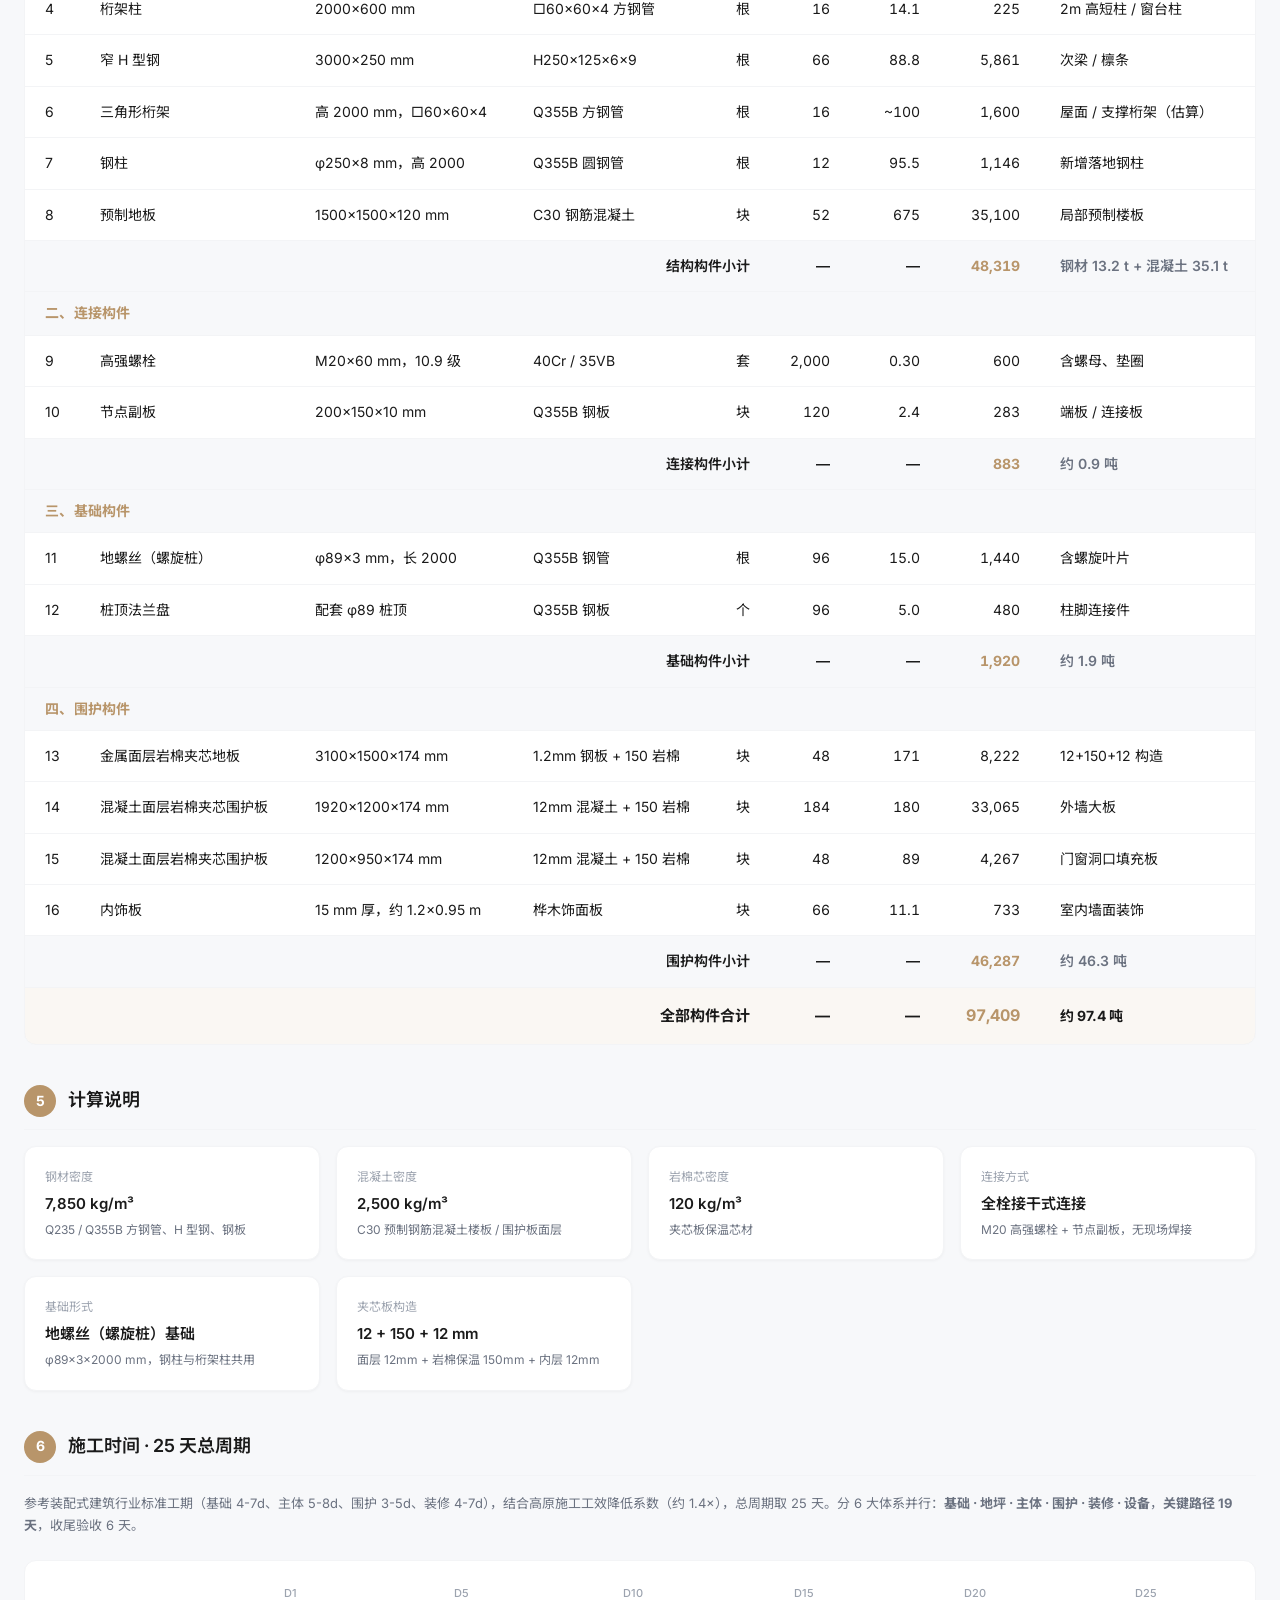
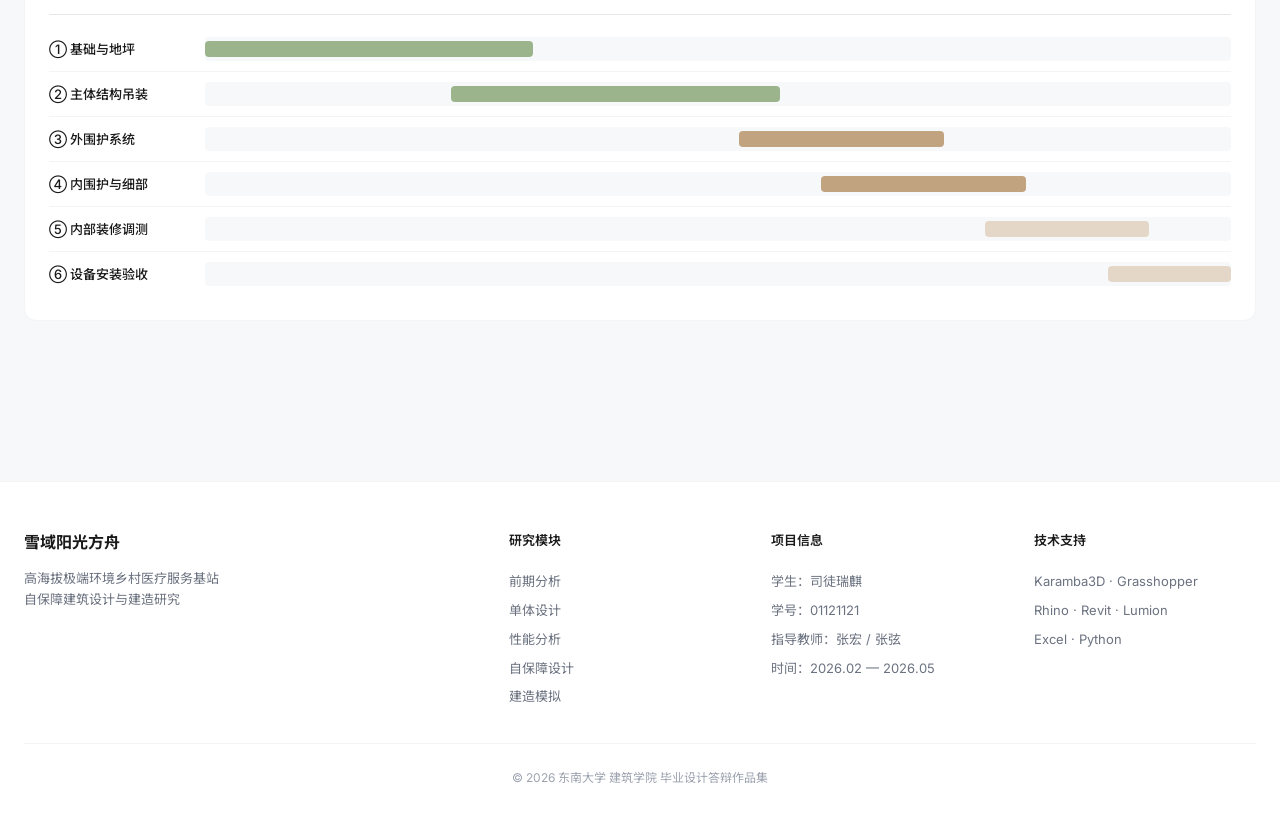
==== commit a67c8c8f: "﻿[06-03 01:05] 答辩版: 全站更新" ====
--- a/construction.html
+++ b/construction.html
@@ -13,7 +13,7 @@
 <body>
 
   <nav class="nav" id="mainNav">
-    <a href="index.html" class="nav-brand">雪域阳光方舟</a>
+    <a href="index.html" class="nav-brand"><img src="images/optimized/logo.png" alt="Logo" class="logo" width="32" height="32">雪域阳光方舟</a>
     <div class="nav-links">
       <a href="index.html" class="nav-link">首页</a>
       <a href="site.html" class="nav-link">前期分析</a>
@@ -44,7 +44,7 @@
       <span class="num">1</span> 建造过程模拟 · 11 辆 18 吨 9.6m 长货车入场
     </h3>
     <div class="build-banner">
-      <img src="images/optimized/construction-axon.jpg" alt="11 辆 18 吨卡车分件入场" width="1920" height="1358">
+      <img src="images/optimized/karamba-detail.png" alt="11 辆 18 吨卡车分件入场" width="1920" height="1358">
       <div>
         <h4 style="font-size:16px;font-weight:600;color:var(--fg-primary);margin-bottom:12px;">分件物流规划</h4>
         <p style="font-size:13px;color:var(--fg-secondary);line-height:1.8;margin-bottom:12px;">
@@ -60,54 +60,86 @@
       </div>
     </div>
 
-    <!-- ============== 2. 建造模拟流程设计 · 8 步 ============== -->
-    <h3 class="subsection-title">
-      <span class="num">2</span> 建造模拟流程设计 · 8 步搭建
+    <!-- ============== 2. 建造模拟流程设计 · 12 步 ============== -->
+    <h3 class="subsection-title">
+      <span class="num">2</span> 建造模拟流程设计 · 12 步搭建
     </h3>
     <p style="font-size:13px;color:var(--fg-secondary);margin-bottom:20px;line-height:1.7;">
-      从基础到屋顶的完整 8 步搭建流程，结合 BIM 模拟进行了碰撞检查与工期验证。
+      从基础到屋顶的完整 12 步搭建流程，结合 BIM 模拟进行了碰撞检查与工期验证。鼠标悬停每一步可查看该步截图。
     </p>
 
     <div class="process-flow">
-      <div class="process-step">
+      <div class="process-step" data-popup="images/optimized/step-1.1.png" data-popup-alt="步骤 1 截图">
         <div class="step-num">1</div>
         <div class="step-title">场地处理</div>
         <div class="step-sub">地螺丝 + 基础</div>
-      </div>
-      <div class="process-step">
+        <div class="popup"><img src="images/optimized/step-1.1.png" alt="步骤 1 截图"></div>
+      </div>
+      <div class="process-step" data-popup="images/optimized/step-1.2.png" data-popup-alt="步骤 2 截图">
         <div class="step-num">2</div>
         <div class="step-title">蓄热体块</div>
         <div class="step-sub">MgO 砖夹层</div>
-      </div>
-      <div class="process-step">
+        <div class="popup"><img src="images/optimized/step-1.2.png" alt="步骤 2 截图"></div>
+      </div>
+      <div class="process-step" data-popup="images/optimized/step-1.3.png" data-popup-alt="步骤 3 截图">
         <div class="step-num">3</div>
         <div class="step-title">地梁风管</div>
         <div class="step-sub">平台搭设</div>
-      </div>
-      <div class="process-step">
+        <div class="popup"><img src="images/optimized/step-1.3.png" alt="步骤 3 截图"></div>
+      </div>
+      <div class="process-step" data-popup="images/optimized/step-1.4.png" data-popup-alt="步骤 4 截图">
         <div class="step-num">4</div>
         <div class="step-title">平台完成</div>
         <div class="step-sub">中央大平台</div>
-      </div>
-      <div class="process-step">
+        <div class="popup"><img src="images/optimized/step-1.4.png" alt="步骤 4 截图"></div>
+      </div>
+      <div class="process-step" data-popup="images/optimized/step-2.1.png" data-popup-alt="步骤 5 截图">
         <div class="step-num">5</div>
         <div class="step-title">四周箱体</div>
         <div class="step-sub">1×3 预制构件</div>
-      </div>
-      <div class="process-step">
+        <div class="popup"><img src="images/optimized/step-2.1.png" alt="步骤 5 截图"></div>
+      </div>
+      <div class="process-step" data-popup="images/optimized/step-2.2.png" data-popup-alt="步骤 6 截图">
         <div class="step-num">6</div>
         <div class="step-title">次级结构</div>
         <div class="step-sub">梁柱连接</div>
-      </div>
-      <div class="process-step">
+        <div class="popup"><img src="images/optimized/step-2.2.png" alt="步骤 6 截图"></div>
+      </div>
+      <div class="process-step" data-popup="images/optimized/step-2.3.png" data-popup-alt="步骤 7 截图">
         <div class="step-num">7</div>
         <div class="step-title">增设柱</div>
         <div class="step-sub">局部加强</div>
-      </div>
-      <div class="process-step">
+        <div class="popup"><img src="images/optimized/step-2.3.png" alt="步骤 7 截图"></div>
+      </div>
+      <div class="process-step" data-popup="images/optimized/step-2.5.png" data-popup-alt="步骤 8 截图">
         <div class="step-num">8</div>
         <div class="step-title">屋顶桁架</div>
         <div class="step-sub">结构封顶</div>
+        <div class="popup"><img src="images/optimized/step-2.5.png" alt="步骤 8 截图"></div>
+      </div>
+      <div class="process-step" data-popup="images/optimized/step-2.6.png" data-popup-alt="步骤 9 截图">
+        <div class="step-num">9</div>
+        <div class="step-title">外围护</div>
+        <div class="step-sub">外层包覆</div>
+        <div class="popup"><img src="images/optimized/step-2.6.png" alt="步骤 9 截图"></div>
+      </div>
+      <div class="process-step" data-popup="images/optimized/step-3.1.png" data-popup-alt="步骤 10 截图">
+        <div class="step-num">10</div>
+        <div class="step-title">内围护与细部</div>
+        <div class="step-sub">内饰安装</div>
+        <div class="popup"><img src="images/optimized/step-3.1.png" alt="步骤 10 截图"></div>
+      </div>
+      <div class="process-step" data-popup="images/optimized/step-3.2.png" data-popup-alt="步骤 11 截图">
+        <div class="step-num">11</div>
+        <div class="step-title">太阳能板</div>
+        <div class="step-sub">光伏铺设</div>
+        <div class="popup"><img src="images/optimized/step-3.2.png" alt="步骤 11 截图"></div>
+      </div>
+      <div class="process-step" data-popup="images/optimized/step-3.3.png" data-popup-alt="步骤 12 截图">
+        <div class="step-num">12</div>
+        <div class="step-title">内部装修调测</div>
+        <div class="step-sub">竣工验收</div>
+        <div class="popup"><img src="images/optimized/step-3.3.png" alt="步骤 12 截图"></div>
       </div>
     </div>
 
@@ -134,10 +166,6 @@
         <img src="images/optimized/build-step-5.png" alt="搭建节点 5" loading="lazy" width="1920" height="1217">
         <div class="perf-caption">节点 E · 屋顶桁架</div>
       </div>
-      <div class="perf-card">
-        <img src="images/optimized/build-sub-2-6.png" alt="箱体细节" loading="lazy" width="1920" height="960">
-        <div class="perf-caption">箱体细部</div>
-      </div>
     </div>
 
     <!-- ============== 3. 细部连接构造 ============== -->
@@ -148,21 +176,26 @@
       主体采用干式栓接连接，避免现场焊接。所有连接节点均通过 Karamba3D 力学验证。
     </p>
 
-    <div class="perf-grid cols-2">
-      <div class="perf-card">
-        <img src="images/optimized/build-sub-1-1.png" alt="柱脚连接方式" loading="lazy" width="1920" height="960">
+    <!-- 4 小图 + 1 大图（5-cell grid: 4角小图 + 中心大图） -->
+    <div class="detail-grid">
+      <div class="perf-card">
+        <img src="images/f12e63bb978f463586e1aa7c8f54114c.png" alt="柱脚连接方式" loading="lazy" width="1920" height="960">
         <div class="perf-caption">柱脚连接方式 · 地螺丝 + 法兰盘</div>
       </div>
       <div class="perf-card">
-        <img src="images/optimized/build-sub-1-2.png" alt="两个框架单元连接" loading="lazy" width="1920" height="931">
+        <img src="images/7976ce34078594cfa6e724024c43abb5.png" alt="两个框架单元连接" loading="lazy" width="1920" height="931">
         <div class="perf-caption">两个框架单元连接 · 高强螺栓</div>
       </div>
-      <div class="perf-card">
-        <img src="images/optimized/build-sub-1-3.png" alt="桁架与增设支柱连接" loading="lazy" width="2181" height="1091">
+      <div class="perf-card detail-large">
+        <img src="images/optimized/construction-axon.jpg" alt="构造爆炸图" loading="lazy" width="1920" height="1358">
+        <div class="perf-caption">构造爆炸图 · 11 车分件集成关系</div>
+      </div>
+      <div class="perf-card">
+        <img src="images/9f04a606719576cacffe2c205dd971b5.png" alt="桁架与增设支柱连接" loading="lazy" width="2181" height="1091">
         <div class="perf-caption">桁架与增设支柱连接</div>
       </div>
       <div class="perf-card">
-        <img src="images/optimized/build-sub-1-4.png" alt="两个框架单元连接 - 备用" loading="lazy" width="2181" height="1091">
+        <img src="images/cb9ca43aaca32952de52efad90b1cc31.png" alt="两个框架单元连接 - 备用" loading="lazy" width="2181" height="1091">
         <div class="perf-caption">两个框架单元连接 · 节点副板</div>
       </div>
     </div>
@@ -299,62 +332,62 @@
       </div>
     </div>
 
-    <!-- 施工进度甘特图 -->
-    <h3 class="subsection-title">
-      <span class="num">6</span> 施工时间 · 20 天总周期
+    <!-- 施工进度甘特图 · 25 天总周期（Day 1 - Day 25） · 6 大体系 -->
+    <h3 class="subsection-title">
+      <span class="num">6</span> 施工时间 · 25 天总周期
     </h3>
     <p style="font-size:13px;color:var(--fg-secondary);margin-bottom:20px;line-height:1.7;">
-      整个建造周期约 20 天，分 3 个关键阶段：基础与地坪（Day 1-9）、结构框架（Day 6-15）、围护与设备（Day 16-20）。
+      参考装配式建筑行业标准工期（基础 4-7d、主体 5-8d、围护 3-5d、装修 4-7d），结合高原施工工效降低系数（约 1.4×），总周期取 25 天。分 6 大体系并行：<strong>基础 · 地坪 · 主体 · 围护 · 装修 · 设备</strong>，<strong>关键路径 19 天</strong>，收尾验收 6 天。
     </p>
     <div class="gantt-wrapper">
       <div class="gantt-chart">
         <div class="gantt-header">
           <div></div>
           <div class="gantt-weeks">
-            <div class="gantt-week">W1</div>
-            <div class="gantt-week">W2</div>
-            <div class="gantt-week">W3</div>
-            <div class="gantt-week">W4</div>
-            <div class="gantt-week">W5</div>
-            <div class="gantt-week">W6</div>
-            <div class="gantt-week">W7</div>
-            <div class="gantt-week">W8</div>
-          </div>
-        </div>
-        <div class="gantt-row">
-          <div class="gantt-task-name">基础与地坪</div>
-          <div class="gantt-bar-track">
-            <div class="gantt-bar complete" style="left:0%;width:25%;"></div>
-          </div>
-        </div>
-        <div class="gantt-row">
-          <div class="gantt-task-name">主体结构</div>
-          <div class="gantt-bar-track">
-            <div class="gantt-bar complete" style="left:12.5%;width:25%;"></div>
-          </div>
-        </div>
-        <div class="gantt-row">
-          <div class="gantt-task-name">围护系统</div>
-          <div class="gantt-bar-track">
-            <div class="gantt-bar active" style="left:25%;width:37.5%;"></div>
-          </div>
-        </div>
-        <div class="gantt-row">
-          <div class="gantt-task-name">室内装修</div>
-          <div class="gantt-bar-track">
-            <div class="gantt-bar planned" style="left:62.5%;width:25%;"></div>
-          </div>
-        </div>
-        <div class="gantt-row">
-          <div class="gantt-task-name">设备安装</div>
-          <div class="gantt-bar-track">
-            <div class="gantt-bar planned" style="left:50%;width:25%;"></div>
-          </div>
-        </div>
-        <div class="gantt-row">
-          <div class="gantt-task-name">竣工验收</div>
-          <div class="gantt-bar-track">
-            <div class="gantt-bar planned" style="left:87.5%;width:12.5%;"></div>
+            <div class="gantt-week">D1</div>
+            <div class="gantt-week">D5</div>
+            <div class="gantt-week">D10</div>
+            <div class="gantt-week">D15</div>
+            <div class="gantt-week">D20</div>
+            <div class="gantt-week">D25</div>
+          </div>
+        </div>
+
+        <!-- 6 大体系：基础 / 地坪 / 主体 / 围护 / 装修 / 设备 -->
+        <div class="gantt-row">
+          <div class="gantt-task-name">① 基础与地坪</div>
+          <div class="gantt-bar-track">
+            <div class="gantt-bar complete" style="left:0%;width:32%;"></div>
+          </div>
+        </div>
+        <div class="gantt-row">
+          <div class="gantt-task-name">② 主体结构吊装</div>
+          <div class="gantt-bar-track">
+            <div class="gantt-bar complete" style="left:24%;width:32%;"></div>
+          </div>
+        </div>
+        <div class="gantt-row">
+          <div class="gantt-task-name">③ 外围护系统</div>
+          <div class="gantt-bar-track">
+            <div class="gantt-bar active" style="left:52%;width:20%;"></div>
+          </div>
+        </div>
+        <div class="gantt-row">
+          <div class="gantt-task-name">④ 内围护与细部</div>
+          <div class="gantt-bar-track">
+            <div class="gantt-bar active" style="left:60%;width:20%;"></div>
+          </div>
+        </div>
+        <div class="gantt-row">
+          <div class="gantt-task-name">⑤ 内部装修调测</div>
+          <div class="gantt-bar-track">
+            <div class="gantt-bar planned" style="left:76%;width:16%;"></div>
+          </div>
+        </div>
+        <div class="gantt-row">
+          <div class="gantt-task-name">⑥ 设备安装验收</div>
+          <div class="gantt-bar-track">
+            <div class="gantt-bar planned" style="left:88%;width:12%;"></div>
           </div>
         </div>
       </div>
@@ -421,6 +454,9 @@
         document.body.appendChild(overlay);
       });
     });
+
+    // 12 步流程 hover 弹图 - 纯 CSS + 内嵌 <img>，无需 JS
+    // 浏览器原生加载：DevTools Network/Console 可看请求
   </script>
 </body>
 </html>
--- a/css/style.css
+++ b/css/style.css
@@ -27,7 +27,7 @@
   --radius-pill: 999px;
   --transition: all 0.3s cubic-bezier(0.4, 0, 0.2, 1);
   --transition-fast: all 0.15s ease;
-  --max-width: 1280px;
+  --max-width: 1600px;
   --font-sans: 'Inter', 'Noto Sans SC', -apple-system, BlinkMacSystemFont, sans-serif;
 }
 
@@ -91,17 +91,19 @@
   color: var(--fg-primary);
   display: flex;
   align-items: center;
-  gap: 8px;
-}
-
-.nav-brand::before {
-  content: '';
+  gap: 10px;
+}
+
+.nav-brand .logo {
   display: inline-block;
-  width: 28px;
-  height: 28px;
-  background: var(--accent);
-  border-radius: 6px;
-  opacity: 0.9;
+  width: 32px;
+  height: 32px;
+  background: #FFFFFF;
+  border: 1px solid var(--border-light);
+  border-radius: 8px;
+  padding: 3px;
+  object-fit: contain;
+  flex-shrink: 0;
 }
 
 .nav-links {
@@ -747,6 +749,17 @@
 }
 
 /* ============================================
+   移动端汉堡菜单按钮（默认隐藏）
+   ============================================ */
+.nav-toggle {
+  display: none;
+}
+.nav-toggle svg {
+  width: 24px;
+  height: 24px;
+}
+
+/* ============================================
    响应式
    ============================================ */
 @media (max-width: 1024px) {
@@ -760,8 +773,45 @@
     padding: 0 16px;
     height: 56px;
   }
+  /* 移动端：显示汉堡菜单按钮，链接折叠 */
+  .nav-toggle {
+    display: flex !important;
+    align-items: center;
+    justify-content: center;
+    width: 40px;
+    height: 40px;
+    background: transparent;
+    border: none;
+    cursor: pointer;
+    color: var(--fg-primary);
+    flex-shrink: 0;
+  }
   .nav-links {
     display: none;
+    position: absolute;
+    top: 56px;
+    left: 0;
+    right: 0;
+    background: rgba(255,255,255,0.98);
+    backdrop-filter: blur(12px);
+    -webkit-backdrop-filter: blur(12px);
+    border-bottom: 1px solid var(--border-light);
+    flex-direction: column;
+    align-items: stretch;
+    padding: 8px 16px 16px;
+    gap: 4px;
+    box-shadow: 0 8px 24px rgba(0,0,0,0.08);
+  }
+  .nav-links.open {
+    display: flex;
+  }
+  .nav-link {
+    padding: 12px 16px;
+    font-size: 14px;
+    border-radius: var(--radius-sm);
+  }
+  .nav-link.active {
+    background: var(--accent-bg);
   }
   .hero-card {
     padding: 32px 28px;
@@ -966,21 +1016,15 @@
   padding: 20px 16px;
   text-align: center;
   position: relative;
-}
-
-.process-step::after {
-  content: '→';
-  position: absolute;
-  right: -16px;
-  top: 50%;
-  transform: translateY(-50%);
-  font-size: 18px;
-  color: var(--accent);
-  font-weight: 600;
-}
-
-.process-step:last-child::after {
-  display: none;
+  transition: var(--transition);
+  cursor: default;
+}
+
+.process-step:hover {
+  border-color: var(--accent);
+  transform: translateY(-3px);
+  box-shadow: var(--shadow-md);
+  z-index: 5;
 }
 
 .process-step .step-num {
@@ -1008,6 +1052,40 @@
   color: var(--fg-muted);
 }
 
+/* hover 弹图（图片由 JS 通过 .popup 元素注入） */
+.process-step .popup {
+  position: absolute;
+  left: 50%;
+  top: 0;
+  transform: translate(-50%, -110%);
+  width: 560px;
+  height: 360px;
+  background: #FFFFFF;
+  border: 1px solid var(--border-light);
+  border-radius: var(--radius-sm);
+  box-shadow: var(--shadow-lg);
+  padding: 12px;
+  display: flex;
+  align-items: center;
+  justify-content: center;
+  opacity: 0;
+  pointer-events: none;
+  transition: opacity 0.2s ease, transform 0.2s ease;
+  z-index: 999;
+}
+
+.process-step .popup img {
+  max-width: 100%;
+  max-height: 100%;
+  object-fit: contain;
+  display: block;
+}
+
+.process-step:hover .popup {
+  opacity: 1;
+  transform: translate(-50%, -115%);
+}
+
 /* 图文混排 - 设计图纸区 */
 .drawings-list {
   display: flex;
@@ -1018,9 +1096,9 @@
 
 .drawing-item {
   display: grid;
-  grid-template-columns: 360px 1fr;
+  grid-template-columns: 1fr 280px;
   gap: 32px;
-  align-items: center;
+  align-items: start;
   background: var(--bg-card);
   border: 1px solid var(--border-light);
   border-radius: var(--radius-md);
@@ -1033,7 +1111,7 @@
 }
 
 .drawing-item.reverse {
-  grid-template-columns: 1fr 360px;
+  grid-template-columns: 280px 1fr;
 }
 
 .drawing-item.reverse .drawing-img {
@@ -1042,24 +1120,106 @@
 
 .drawing-img {
   width: 100%;
-  aspect-ratio: 4/3;
   border-radius: var(--radius-sm);
   overflow: hidden;
-  background: var(--bg-base);
-}
-
-.drawing-img img {
+  background: #FFFFFF;
+  padding: 12px;
+  border: 1px solid var(--border-light);
+  display: flex;
+  flex-direction: column;
+  align-items: center;
+  justify-content: center;
+  gap: 0;
+}
+
+/* 单图（图数量=1）: 16:9 固定比例 */
+.drawing-img:has(> img:only-child) {
+  aspect-ratio: 16/9;
+}
+
+/* 多图：自然高度 */
+.drawing-img > img:only-child {
+  max-width: 100%;
+  max-height: 100%;
+  width: auto;
+  height: auto;
+}
+
+/* 容器里有 >=2 张图时：去掉 16:9 限制 */
+.drawing-img > img:not(:only-child) {
+  width: 100%;
+  height: auto;
+  max-height: 600px;
+  object-fit: contain;
+}
+
+/* ============================================
+   四宫格布局 — drawing-item.quad (2x2)
+   左上：文字 / 右上：墙构造 / 左下：0529爆炸图 / 右下：窗构造
+   ============================================ */
+.drawing-item.quad {
+  display: grid;
+  grid-template-columns: 1fr 1fr;
+  grid-template-rows: auto auto;
+  gap: 16px;
+  align-items: stretch;
+}
+
+.drawing-item.quad .drawing-info {
+  grid-column: 1;
+  grid-row: 1;
+}
+
+.drawing-item.quad .drawing-img:nth-of-type(1) {
+  grid-column: 2;
+  grid-row: 1;
+  aspect-ratio: 5/7;
+  margin: 0;
+}
+.drawing-item.quad .drawing-img:nth-of-type(2) {
+  grid-column: 1;
+  grid-row: 2;
+  aspect-ratio: 16/9;
+  margin: 0;
+}
+.drawing-item.quad .drawing-img:nth-of-type(3) {
+  grid-column: 2;
+  grid-row: 2;
+  aspect-ratio: 1/1;
+  margin: 0;
+}
+
+.drawing-item.quad .drawing-img {
+  background: #FFFFFF;
+  padding: 12px;
+  border: 1px solid var(--border-light);
+}
+
+.drawing-item.quad .drawing-img > img {
   width: 100%;
   height: 100%;
   object-fit: contain;
+}
+
+.drawing-img img {
+  max-width: 100%;
+  max-height: 100%;
+  width: auto;
+  height: auto;
+  display: block;
+  object-fit: contain;
   cursor: zoom-in;
+}
+
+.drawing-info {
+  padding: 8px 16px;
 }
 
 .drawing-info h4 {
   font-size: 18px;
   font-weight: 600;
   color: var(--fg-primary);
-  margin-bottom: 8px;
+  margin-bottom: 12px;
 }
 
 .drawing-info .drawing-meta {
@@ -1067,14 +1227,14 @@
   color: var(--fg-muted);
   text-transform: uppercase;
   letter-spacing: 0.05em;
-  margin-bottom: 12px;
+  margin-bottom: 16px;
 }
 
 .drawing-info p {
   font-size: 13px;
   color: var(--fg-secondary);
-  line-height: 1.8;
-  margin-bottom: 8px;
+  line-height: 1.85;
+  margin-bottom: 10px;
 }
 
 /* 性能图组 */
@@ -1104,6 +1264,64 @@
 .perf-grid.cols-2 { grid-template-columns: 1fr 1fr; }
 .perf-grid.cols-3 { grid-template-columns: repeat(3, 1fr); }
 .perf-grid.cols-4 { grid-template-columns: repeat(4, 1fr); }
+
+/* 细部连接构造 · 大图居中，4 小图分两侧（3 列 grid） */
+.detail-grid {
+  display: grid;
+  grid-template-columns: 1fr 2.4fr 1fr;
+  grid-template-rows: 1fr 1fr;
+  gap: 14px;
+  margin-top: 14px;
+  min-height: 520px;
+}
+
+/* 4 张小图占左/右两列各 2 个 */
+.detail-grid > .perf-card:nth-child(1) { grid-column: 1; grid-row: 1; }   /* 左上 */
+.detail-grid > .perf-card:nth-child(2) { grid-column: 3; grid-row: 1; }   /* 右上 */
+.detail-grid > .perf-card:nth-child(3) { grid-column: 1; grid-row: 2; }   /* 左下 */
+.detail-grid > .perf-card:nth-child(4) { grid-column: 3; grid-row: 2; }   /* 右下 */
+
+/* 大图占中间 2 行 */
+.detail-grid > .perf-card.detail-large {
+  grid-column: 2;
+  grid-row: 1 / 3;
+  display: flex;
+  flex-direction: column;
+}
+
+/* 4 张小图：4:3 充满 grid cell · cover 裁切 */
+.detail-grid > .perf-card:not(.detail-large) {
+  display: flex;
+  flex-direction: column;
+}
+.detail-grid > .perf-card:not(.detail-large) img {
+  width: 100%;
+  flex: 1;
+  height: 100%;
+  min-height: 0;
+  aspect-ratio: 4/3;
+  object-fit: cover;
+  background: var(--bg-base);
+}
+.detail-grid > .perf-card:not(.detail-large) .perf-caption {
+  padding: 6px 10px;
+  font-size: 11px;
+  line-height: 1.4;
+}
+
+/* 大图：充满 2 行 · cover 裁切 */
+.detail-grid > .perf-card.detail-large img {
+  width: 100%;
+  flex: 1;
+  height: 100%;
+  min-height: 0;
+  object-fit: cover;
+  background: var(--bg-base);
+}
+.detail-grid > .perf-card.detail-large .perf-caption {
+  padding: 8px 12px;
+  font-size: 12px;
+}
 
 .perf-card {
   background: var(--bg-card);
@@ -1353,6 +1571,28 @@
   font-style: italic;
 }
 
+/* 数据条 · 可视化占比 */
+.bar {
+  display: block;
+  height: 8px;
+  border-radius: 4px;
+  background: var(--accent);
+  min-width: 4px;
+  transition: width 0.3s ease;
+}
+
+/* Mermaid 流程图容器微调 */
+.mermaid {
+  text-align: center;
+  margin: 0 auto;
+  overflow-x: auto;
+  padding: 12px 0;
+}
+.mermaid svg {
+  max-width: 100%;
+  height: auto;
+}
+
 /* 浅色信息条 */
 .info-bar {
   display: flex;
@@ -1393,4 +1633,15 @@
   .kpi-grid { grid-template-columns: 1fr 1fr; }
   .perf-grid.cols-2, .perf-grid.cols-3, .perf-grid.cols-4 { grid-template-columns: 1fr; }
   .equipment-list { grid-template-columns: 1fr; }
-}
+  .detail-grid {
+    grid-template-columns: 1fr;
+    grid-template-rows: auto;
+    min-height: 0;
+  }
+  .detail-grid > .perf-card:nth-child(1) { grid-column: 1; grid-row: 1; }
+  .detail-grid > .perf-card:nth-child(2) { grid-column: 1; grid-row: 2; }
+  .detail-grid > .perf-card:nth-child(3) { grid-column: 1; grid-row: 3; }
+  .detail-grid > .perf-card:nth-child(4) { grid-column: 1; grid-row: 4; }
+  .detail-grid > .perf-card.detail-large { grid-column: 1; grid-row: 5; }
+  .detail-grid > .perf-card.detail-large img { aspect-ratio: 16/9; max-height: 320px; }
+}
